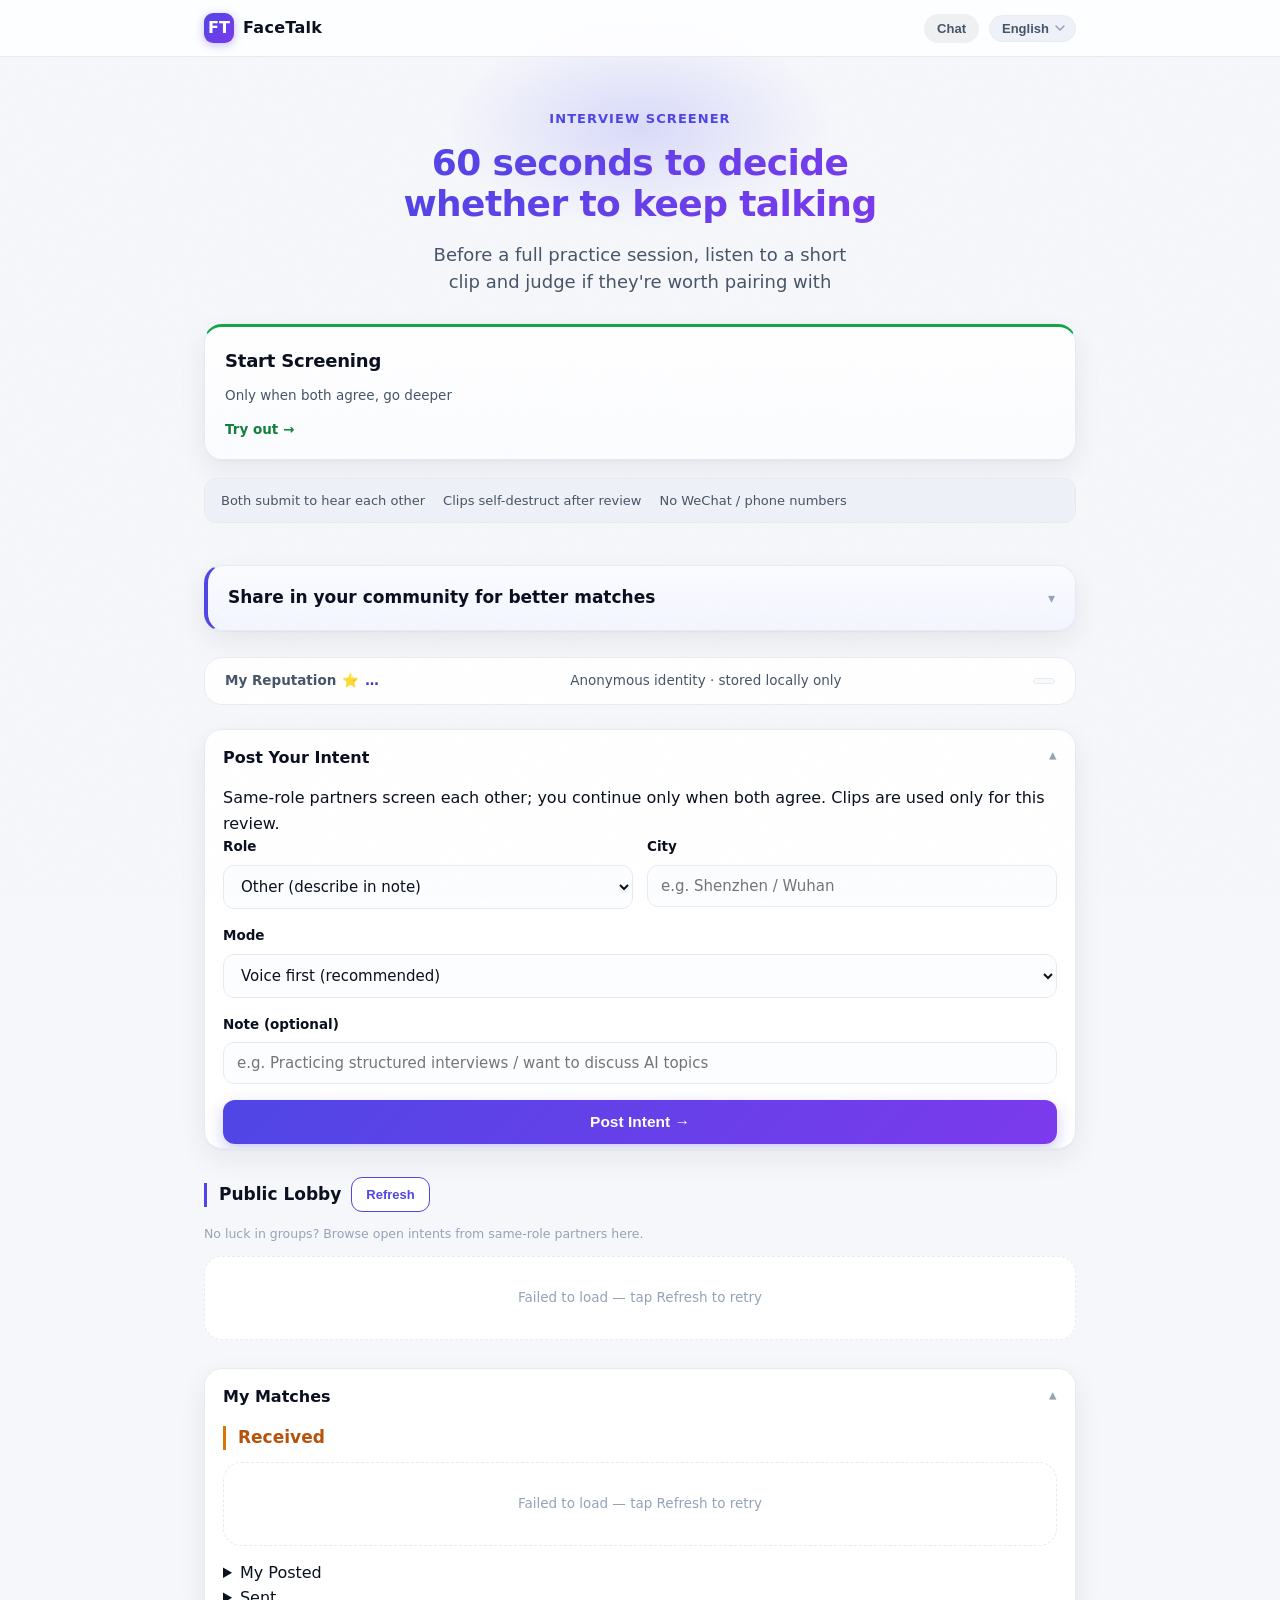
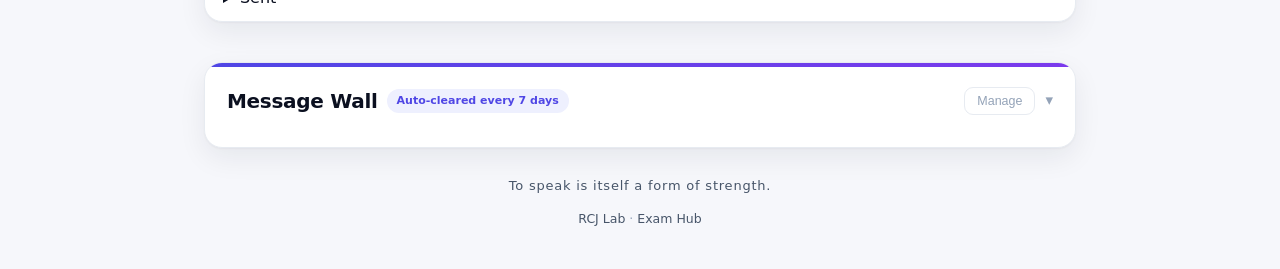
==== index.html @ 43a7dc90 "style: mood design upgrade - ambient gradient bg, breathing drum card, slot machine roll animation" ====
﻿<!DOCTYPE html>
<html lang="zh-CN">
<head>
  <meta charset="UTF-8" />
  <meta name="viewport" content="width=device-width, initial-scale=1.0" />
  <title data-i18n="metaTitle">Facetalk | 60秒免社交面试口语练习工具 - 陌生人协同评测</title>
  <link rel="canonical" href="https://facetalk.955827.xyz/" />
  <meta name="description" data-i18n-content="metaDesc" content="Facetalk 是一款主打零社交压力的陌生人面试与口语协作工具。无需加好友，通过60秒短语音互听互评，快速筛选合拍队友，专注纯粹的组队练习。" />
  <meta name="keywords" content="面试口语对练,60秒试音,AI面试筛选,陌生人协作练习,免社交口语练习,雅思模拟面试,无压力模拟面试,免社交口语对练" />
  <script src="/assets/i18n.js?v=20261010a"></script>
  <script type="application/ld+json">
  {
    "@context": "https://schema.org",
    "@type": "WebSite",
    "name": "FaceTalk",
    "url": "https://facetalk.955827.xyz/",
    "description": "Facetalk 是一款主打零社交压力的陌生人面试与口语协作工具：60秒试音互听互评，无需加好友，快速筛选合拍队友。",
    "author": {
      "@type": "Person",
      "name": "RCJ9527"
    }
  }
  </script>
  <meta name="theme-color" content="#4f46e5" />
  <meta property="og:type" content="website" />
  <meta property="og:site_name" content="FaceTalk" />
  <meta property="og:title" content="Facetalk | 60秒免社交面试口语练习工具" />
  <meta property="og:description" content="零社交压力的面试口语对练：60秒短音互听互评，无需加好友，匿名免费免登录。" />
  <meta property="og:url" content="https://facetalk.955827.xyz/" />
  <meta property="og:image" content="https://facetalk.955827.xyz/assets/og-cover.png" />
  <meta name="twitter:card" content="summary_large_image" />
  <meta name="twitter:title" content="Facetalk | 60秒免社交面试口语练习工具" />
  <meta name="twitter:description" content="零社交压力的面试口语对练：60秒短音互听互评，匿名免费免登录。" />
  <meta name="twitter:image" content="https://facetalk.955827.xyz/assets/og-cover.png" />
  <link rel="manifest" href="/manifest.webmanifest" />
  <link rel="icon" href="data:image/svg+xml,%3Csvg xmlns='http://www.w3.org/2000/svg' viewBox='0 0 64 64'%3E%3Crect width='64' height='64' rx='14' fill='%234f46e5'/%3E%3Ctext x='32' y='44' text-anchor='middle' font-family='system-ui' font-size='30' font-weight='800' fill='white'%3E%46%54%3C/text%3E%3C/svg%3E" />
  <link rel="apple-touch-icon" href="/assets/icon-192.png" />
  <link rel="stylesheet" href="/assets/style.css?v=20260901d" />
  <style>
    /* 顶栏三条横杠菜单（仅首页） */
    .bar-right { position: relative; }
    .bar-hamburger {
      width: 40px; height: 40px;
      display: flex; flex-direction: column; justify-content: center; align-items: center; gap: 5px;
      background: transparent; border: 1px solid var(--line); border-radius: 10px;
      cursor: pointer; transition: background .18s, border-color .18s;
      -webkit-tap-highlight-color: transparent;
    }
    .bar-hamburger span { display: block; width: 18px; height: 2px; background: var(--ink); border-radius: 2px; transition: transform .2s ease, opacity .2s ease; }
    .bar-hamburger:hover { background: var(--accent-soft); border-color: var(--accent); }
    .bar-hamburger[aria-expanded="true"] span:nth-child(1) { transform: translateY(7px) rotate(45deg); }
    .bar-hamburger[aria-expanded="true"] span:nth-child(2) { opacity: 0; }
    .bar-hamburger[aria-expanded="true"] span:nth-child(3) { transform: translateY(-7px) rotate(-45deg); }

    .bar-menu {
      position: absolute; top: 50px; right: 0;
      min-width: 170px; background: rgba(255,255,255,.98); backdrop-filter: blur(12px);
      border: 1px solid var(--line); border-radius: 14px; box-shadow: 0 18px 40px rgba(15,23,42,.12);
      padding: 8px; z-index: 30; opacity: 0; transform: translateY(-8px); pointer-events: none;
      transition: opacity .2s ease, transform .2s ease;
    }
    .bar-menu.open { opacity: 1; transform: translateY(0); pointer-events: auto; }
    .bar-menu a, .bar-menu button {
      display: flex; align-items: center; gap: 8px;
      padding: 10px 12px; border-radius: 10px; font-size: 14px; font-weight: 600;
      color: var(--ink); text-decoration: none; background: transparent; border: none; width: 100%; text-align: left; cursor: pointer;
      transition: background .15s, color .15s;
    }
    .bar-menu a:hover, .bar-menu button:hover { background: var(--accent-soft); color: var(--accent); }

    /* ── Bombon 设计语言试点（2026-08-19 · 一区一色 + 完成章） ── */
    /* 一区一色：三大状态区各一识别色，一眼可辨（借鉴 Bombon 每王国一主题色） */
    .board[data-zone="mine"] .sec-title { border-left-color: var(--accent, #4f46e5); }
    .board[data-zone="inbox"] .sec-title { border-left-color: #d97706; color: #b45309; }
    .board[data-zone="out"] .sec-title { border-left-color: #94a3b8; color: #64748b; }
    /* 筛选完成：标题盖章式落定（一次性，真实事件才触发；reduced-motion 关闭） */
    #room-card .sec-title { animation: ftStampIn .55s cubic-bezier(.22,.61,.36,1) both; transform-origin: left center; }
    @keyframes ftStampIn {
      0%   { opacity: 0; transform: scale(.82) rotate(-2deg); }
      60%  { opacity: 1; transform: scale(1.06) rotate(.6deg); }
      100% { opacity: 1; transform: scale(1) rotate(0deg); }
    }
    @media (prefers-reduced-motion: reduce) {
      #room-card .sec-title { animation: none; }
    }
    /* .pitch 文案墙已移除（2026-09-08）：首页以 hero + meta 承载，工具化优先 */

    /* ── 模式切换（Trae 式右上角小按钮） ── */
    .mode-switch {
      display: inline-flex; align-items: center; gap: 6px;
      padding: 6px 12px; border-radius: 999px;
      background: rgba(15,23,42,.06); border: 1px solid transparent;
      font-size: 13px; font-weight: 600; color: var(--ink-2);
      cursor: pointer; transition: all .18s ease;
      -webkit-tap-highlight-color: transparent;
    }
    .mode-switch:hover { background: var(--accent-soft, #eef2ff); border-color: var(--accent, #4f46e5); color: var(--accent, #4f46e5); }
    .mode-switch .ms-emoji { font-size: 15px; }
    .mode-switch.talk { background: linear-gradient(135deg, #1e1b4b, #312e81); color: #c7d2fe; border-color: #4f46e5; }
    .mode-switch.talk:hover { background: linear-gradient(135deg, #312e81, #4338ca); color: #fff; }

    /* 两个模式视图 */
    .mode-view { animation: ftViewIn .28s cubic-bezier(.22,.61,.36,1); }
    .mode-view[hidden] { display: none; }
    @keyframes ftViewIn { from { opacity: 0; transform: translateY(8px); } to { opacity: 1; transform: translateY(0); } }

    /* ── Chat 情绪氛围视图 ── */
    #talk-view {
      position: relative;
      padding-bottom: 60px;
    }
    #talk-view::before {
      content: ""; position: fixed; inset: 0; z-index: -1;
      background:
        radial-gradient(ellipse 80% 50% at 50% -10%, rgba(129,140,248,.15), transparent),
        radial-gradient(ellipse 60% 40% at 80% 80%, rgba(192,132,252,.08), transparent),
        linear-gradient(180deg, #fafaff 0%, #f5f3ff 100%);
    }

    .lt-hero { text-align: center; padding: 48px 0 20px; }
    .lt-eyebrow { font-size: 12px; font-weight: 600; letter-spacing: .2em; color: #a78bfa; text-transform: uppercase; }
    .lt-title { font-size: 26px; font-weight: 700; color: #1e1b4b; margin: 10px 0 8px; letter-spacing: -0.02em; }
    .lt-sub { font-size: 14px; color: #6b7280; max-width: 380px; margin: 0 auto; line-height: 1.7; }

    .lt-drum {
      max-width: 400px; margin: 32px auto; padding: 40px 28px;
      background: linear-gradient(165deg, #1e1b4b 0%, #312e81 50%, #4c1d95 100%);
      border-radius: 28px; color: #fff; text-align: center;
      position: relative; overflow: hidden;
      animation: ltBreathe 4s ease-in-out infinite;
    }
    @keyframes ltBreathe {
      0%, 100% { box-shadow: 0 20px 60px rgba(76,29,149,.3), 0 0 0 0 rgba(167,139,250,.2); }
      50% { box-shadow: 0 24px 70px rgba(76,29,149,.4), 0 0 0 12px rgba(167,139,250,.05); }
    }
    .lt-drum::before {
      content: ""; position: absolute; inset: 0;
      background:
        radial-gradient(circle at 25% 15%, rgba(196,181,253,.3), transparent 50%),
        radial-gradient(circle at 75% 85%, rgba(167,139,250,.15), transparent 50%);
      pointer-events: none;
    }
    .lt-topic-label { font-size: 11px; letter-spacing: .2em; color: #a5b4fc; text-transform: uppercase; font-weight: 500; }
    .lt-topic {
      font-size: 20px; font-weight: 600; line-height: 1.6;
      margin: 18px 0 28px; min-height: 64px;
      display: flex; align-items: center; justify-content: center;
      text-shadow: 0 2px 12px rgba(167,139,250,.3);
      transition: opacity .15s, transform .15s;
    }
    .lt-topic.rolling { opacity: .5; transform: scale(.98); }
    .lt-spin {
      display: inline-flex; align-items: center; gap: 8px;
      padding: 12px 28px; border-radius: 999px;
      background: #fff; color: #312e81;
      font-size: 15px; font-weight: 700; border: none; cursor: pointer;
      transition: transform .15s, box-shadow .15s;
    }
    .lt-spin:hover { transform: translateY(-2px); box-shadow: 0 8px 20px rgba(0,0,0,.2); }
    .lt-spin:disabled { opacity: .6; cursor: wait; transform: none; }
    .lt-go[hidden] { display: none; }
    .lt-go {
      display: block; margin: 16px auto 0;
      padding: 12px 32px; border-radius: 999px;
      background: linear-gradient(135deg, #818cf8, #c084fc);
      color: #fff; font-size: 15px; font-weight: 700;
      border: none; cursor: pointer;
      transition: transform .15s, box-shadow .15s;
    }
    .lt-go:hover { transform: translateY(-2px); box-shadow: 0 8px 24px rgba(129,140,248,.4); }

    .lt-trending { max-width: 420px; margin: 0 auto 40px; }
    .lt-trending h3 { font-size: 13px; font-weight: 700; color: var(--ink-3); margin-bottom: 12px; letter-spacing: .05em; }
    .lt-chips { display: flex; flex-wrap: wrap; gap: 8px; justify-content: center; }
    .lt-chip {
      padding: 8px 14px; border-radius: 999px;
      background: var(--bg-soft, #f1f5f9); border: 1px solid var(--line, #e2e8f0);
      font-size: 13px; color: var(--ink-2); cursor: pointer;
      transition: all .15s;
    }
    .lt-chip:hover { background: #eef2ff; border-color: #4f46e5; color: #4f46e5; }

    /* ── Late Talk 移动端适配 ── */
    @media (max-width: 640px) {
      .mode-switch { padding: 5px 10px; font-size: 12px; gap: 4px; }
      .mode-switch .ms-emoji { font-size: 13px; }
      .bar-lang { display: none; }

      .lt-hero { padding: 24px 0 16px; }
      .lt-title { font-size: 22px; }
      .lt-sub { font-size: 13px; padding: 0 16px; }

      .lt-drum { margin: 20px 12px; padding: 24px 18px; border-radius: 18px; }
      .lt-topic { font-size: 17px; min-height: 50px; margin: 12px 0 18px; }
      .lt-spin { padding: 11px 24px; font-size: 14px; width: 100%; justify-content: center; }
      .lt-go { width: 100%; padding: 13px; font-size: 15px; }

      .lt-trending { margin: 0 12px 32px; }
      .lt-chips { gap: 6px; }
      .lt-chip { padding: 7px 12px; font-size: 12px; }
    }
  </style>
</head>
<body>
  <header class="topbar">
    <div class="container bar-inner">
      <a class="brand" href="/">
        <span class="brand-mark">FT</span>
        <span class="brand-text">FaceTalk</span>
        
      </a>
      <div class="bar-right">
        <button class="mode-switch" id="mode-switch" type="button" aria-label="切换模式">
          <span class="ms-label" id="ms-label">Chat</span>
        </button>
        <div class="bar-lang" data-lang-slot></div>

      </div>
    </div>
  </header>

  <div id="wx-tip" class="wx-tip" hidden data-i18n="wxTip">
    如按钮无法跳转到腾讯会议，请点右上角 ⋯ 选择「在浏览器打开」，或复制会议号手动入会。
  </div>

  <main class="container">
    <div id="interview-view" class="mode-view">
    <div class="group-banner" id="group-banner" hidden></div>
    <!-- Hero：品牌标题 + 一句话 + 入口卡 -->
    <section class="hero" id="ft-hero">
      <p class="hero-eyebrow" data-i18n="heroEyebrow">面试筛选器</p>
      <h1 class="hero-title" id="hero-title" data-i18n="heroTitle">60 秒，决定要不要聊下去</h1>
      <p class="hero-kicker" data-i18n="heroKicker">投正式对练前，先听一段短音，判断对方值不值得组队</p>

      <div class="entry-grid">
        <a class="entry-card pair" href="#pair-details">
          <span class="ec-title" data-i18n="entryStart">开始筛选</span>
          <span class="ec-desc" data-i18n="entryDesc">双向都愿意，再接着深入练</span>
          <span class="ec-go" data-i18n="entryGo">去试音 →</span>
        </a>
      </div>
      <div class="trust-strip">
        <span class="ts-item" data-i18n-html="trustBoth"><b>双方提交才能互听</b></span>
        <span class="ts-item" data-i18n-html="trustBurn"><b>录音阅后即焚</b></span>
        <span class="ts-item" data-i18n-html="trustNoContact"><b>严禁留微信 / 手机号</b></span>
      </div>
    </section>

    <!-- 发到社群里匹配：工具思维冷启动 —— 微信群无法直接点开外部链接，所以只提供「复制群发文案」。默认折叠，避免首页信息过载 -->
    <details class="share-card">
      <summary class="sc-sum">
        <h2 class="sc-title" data-i18n="shareTitle">发到社群，匹配更快</h2>
        <span class="sc-caret" aria-hidden="true">▾</span>
      </summary>
      <div class="sc-body">
        <p class="sc-sub" data-i18n="shareSub">把下面这段话发到你的面试练习 / 求职群里，同样目标的人看到就会来试音。</p>
        <div class="sc-text-preview" id="sc-preview" data-i18n="sharePreview">有人一起练面试吗？用 FaceTalk 60 秒试音，双方都愿意再组队 facetalk.955827.xyz</div>
        <button class="sc-copy-main" id="sc-copy-text" type="button" data-i18n="shareCopyBtn">复制这段话，去群里发</button>
      </div>
    </details>

    <!-- 我的信誉（桌面端按「信誉/匿名/在线」三栏横铺，避免左对齐单行空洞） -->
    <p class="me-bar">
      <span class="me-cell"><b data-i18n="myRep">我的信誉</b> <span class="rep-star">⭐</span> <strong id="my-rep">…</strong></span>
      <span class="me-cell me-cell-mid" data-i18n="anonLocal">匿名身份 · 仅本地保存</span>
      <span class="me-cell online-pill" id="online-count" hidden></span>
    </p>

    <!-- 发布意图（发布成功后自动折叠） -->
    <details class="form-collapse" id="pair-details" open>
      <summary class="form-sum">
        <span class="fs-ttl" data-i18n="pubTitle">Post Your Intent</span>
        <span class="fs-caret" aria-hidden="true">▾</span>
      </summary>
      <div class="fs-inner">
      <p class="muted" data-i18n="pubHint">双方都愿意再接着练；录音仅用于本次互评，结束后自动删除。</p>
      <form id="intent-form" autocomplete="off">
        <div class="field-row">
          <label class="field">
            <span class="field-label" data-i18n="pubRole">岗位</span>
            <select id="i-role">
              <option value="公务员 / 事业编" data-i18n="pubRoleGwy">公务员 / 事业编</option>
              <option value="企业 / 商务" data-i18n="pubRoleBiz">企业 / 商务</option>
              <option value="科技 / 互联网" data-i18n="pubRoleTech">科技 / 互联网</option>
              <option value="教师 / 教育" data-i18n="pubRoleEdu">教师 / 教育</option>
              <option value="医疗 / 医护" data-i18n="pubRoleMed">医疗 / 医护</option>
              <option value="其他" selected data-i18n="pubRoleOther">其他（备注里写具体方向）</option>
            </select>
          </label>
          <label class="field">
            <span class="field-label" data-i18n="pubCity">城市</span>
            <input id="i-city" type="text" placeholder="如：深圳 / 武汉" data-i18n-ph="pubCityPh" />
          </label>
        </div>
        <div class="field-row">
          <label class="field">
            <span class="field-label" data-i18n="pubMode">模式</span>
            <select id="i-mode">
              <option value="voice" data-i18n="pubModeVoice">语音优先（推荐）</option>
              <option value="video" data-i18n="pubModeVideo">视频</option>
            </select>
          </label>
        </div>
        <label class="field">
          <span class="field-label" data-i18n="pubNote">一句话（选填）</span>
          <input id="i-note" type="text" maxlength="140" placeholder="如：今晚想练结构化，互评互改" data-i18n-ph="pubNotePh" />
        </label>
        <button type="submit" class="btn-primary" data-i18n="pubSubmit">发布意图 →</button>
        <p class="form-msg" id="i-msg" hidden></p>
      </form>
      </div>
    </details>

    <!-- 浏览搭子（核心发现面，常驻可见） -->
    <section class="board">
      <div class="board-head">
        <h2 class="sec-title" data-i18n="browseTitle">公开大厅</h2>
        <button class="btn-mini" id="browse-refresh" data-i18n="browseRefresh">刷新</button>
      </div>
      <p class="board-note" data-i18n="browseNote">群里没找到合适的？也能在这里浏览同岗伙伴的开放意图。</p>
      <div id="browse-list" class="list"></div>
      <p class="list-empty" id="browse-empty" data-i18n="browseLoading">加载中…</p>
      <p class="list-empty" id="browse-empty-own" hidden style="margin-top:8px" data-i18n="browseOwnHint">你已发布意图，这里只看别人的。刷新可见新上线的搭子。</p>
    </section>

    <!-- 我的搭子：默认展开（用户要求不自动折叠）；有未处理申请时红点仍会亮起 -->
    <details class="b-collapse" id="my-status" open>
      <summary class="b-sum">
        <span class="b-ttl" data-i18n="myStatus">我的搭子</span>
        <span class="b-dot" id="statusDot" hidden></span>
        <span class="b-caret" aria-hidden="true">▾</span>
      </summary>
      <div class="b-inner">

      <!-- 收到的申请：双向匹配关键动作，常驻可见 -->
      <section class="board" data-zone="inbox">
        <div class="board-head">
          <h2 class="sec-title" data-i18n="inboxTitle">收到的申请</h2>
        </div>
        <div id="inbox-list" class="list"></div>
        <p class="list-empty" id="inbox-empty" data-i18n="browseLoading">加载中…</p>
      </section>

      <!-- 历史：默认收起，不追溯 -->
      <details class="sub-collapse" id="mine-board" data-zone="mine">
        <summary class="sub-sum" data-i18n="mineBoard">我发布的需求</summary>
        <div id="mine-list" class="list"></div>
        <p class="list-empty" id="mine-empty" hidden data-i18n="mineEmpty">还没有。发布意图后，这里会显示申请情况。</p>
      </details>

      <details class="sub-collapse" data-zone="out">
        <summary class="sub-sum" data-i18n="outTitle">我发出的申请</summary>
        <div id="out-list" class="list"></div>
        <p class="list-empty" id="out-empty" data-i18n="browseLoading">加载中…</p>
      </details>

      </div>
    </details>



  <!-- 全站公开留言墙（2026-08-08 改默认折叠，移动端友好）：首页可见，7 天自动清理 -->
  <details class="wall" id="wall">
    <summary class="wall-head">
      <div class="wall-ttl">
        <h2 data-i18n="wallTitle">留言墙</h2>
        <span class="wall-badge" data-i18n="wallAutoClean">7 天自动清理</span>
      </div>
      <div class="wall-head-right">
        <button class="wall-manage" id="wallManage" type="button" data-i18n="wallManage">管理</button>
        <span class="wall-caret" aria-hidden="true">▾</span>
      </div>
    </summary>
    <div class="wall-inner">
      <p class="wall-sub" data-i18n-html="wallSub">文明留言，禁止广告与不良信息。为彼此安全，<b>勿留手机号、微信等联系方式</b>，防骗；FaceTalk 仅用于面试筛选，录音阅后即焚。</p>
      <div class="wall-form">
        <div class="wall-form-row">
          <input type="text" class="wall-name" id="wallName" placeholder="昵称（留空为「匿名用户」）" maxlength="20" data-i18n-ph="wallNamePh">
          <button class="wall-post" id="wallPost" data-i18n="wallPostBtn">发布留言</button>
        </div>
        <textarea class="wall-text" id="wallText" placeholder="说点什么…（例如：今晚想练结构化，求个搭子互评）" maxlength="300" data-i18n-ph="wallTextPh"></textarea>
      </div>
      <div class="wall-list" id="wallList"><div class="wall-empty"><span data-i18n="wallLoading">正在加载留言…</span></div></div>
    </div>
  </details>

    </div><!-- /interview-view -->

    <!-- ── Late Talk 模式视图 ── -->
    <div id="talk-view" class="mode-view" hidden>
      <section class="lt-hero">
        <p class="lt-eyebrow">Chat Mode</p>
        <h1 class="lt-title">随机话题，语音匹配</h1>
        <p class="lt-sub">转盘抽一个话题，遇到同样在聊这个的人，60 秒语音聊透它。</p>
      </section>

      <div class="lt-drum">
        <p class="lt-topic-label">Your Topic</p>
        <p class="lt-topic" id="lt-topic">点下面按钮，抽一个深夜话题</p>
        <button class="lt-spin" id="lt-spin" type="button">🎲 抽个话题</button>
        <button class="lt-go" id="lt-go" type="button" hidden>开始匹配 →</button>
      </div>

      <div class="lt-trending">
        <h3>🔥 热门话题</h3>
        <div class="lt-chips" id="lt-chips">
          <span class="lt-chip">你最后一次哭是什么时候？</span>
          <span class="lt-chip">如果能重来，你会选另一条路吗？</span>
          <span class="lt-chip">你最怕别人发现你的什么？</span>
          <span class="lt-chip">今晚你最想吐槽谁？</span>
        </div>
      </div>
    </div><!-- /talk-view -->

    <!-- 互选成功时刻：全屏庆祝 -->
    <div class="match-overlay" id="match-overlay" aria-live="polite" role="dialog" aria-modal="true" hidden>
      <div class="mo-inner">
        <div class="mo-ring"></div>
        <div class="mo-ring r2"></div>
        <div class="mo-emblem">🤝</div>
        <h2 class="mo-title" data-i18n="matchOverlayTitle">你们互相选中了彼此</h2>
        <p class="mo-sub" data-i18n="matchOverlaySub">双向都愿意，才开始对练。60 秒试音走起。</p>
        <div class="mo-actions">
          <a class="mo-cta" id="mo-enter" href="#" data-i18n="matchOverlayCta">进入互练 →</a>
          <button class="mo-later" id="mo-later" type="button" data-i18n="matchOverlayLater">稍后再说</button>
        </div>
      </div>
    </div>

    <!-- 互练入口 -->
    <section class="card" id="room-card" hidden>
      <h2 class="sec-title" data-i18n="roomDoneTitle">FaceTalk 筛选完成</h2>
      <p class="muted" data-i18n="roomDoneSub">双方都想继续练，就接着对练。</p>
      <a class="btn-primary" id="room-enter" href="#" data-i18n="roomContinue">继续互练 →</a>
    </section>

    <!-- 互评 -->
    <section class="card form-card" id="rate-card" hidden>
      <h2 class="sec-title" data-i18n="rateTitle">⭐ 本次互练评价</h2>
      <p class="muted" data-i18n="rateSub">互评完成、双方都愿意，才能再约一次。</p>
      <form id="rate-form" autocomplete="off">
        <label class="field">
          <span class="field-label" data-i18n="rateScore">给对方打分 <em>*</em></span>
          <select id="r-score">
            <option value="5" data-i18n="score5">5 · 很赞，守时专业</option>
            <option value="4" data-i18n="score4">4 · 不错</option>
            <option value="3" data-i18n="score3">3 · 一般</option>
            <option value="2" data-i18n="score2">2 · 不太行</option>
            <option value="1" data-i18n="score1">1 · 割韭菜/瞎搞</option>
          </select>
        </label>
        <label class="field">
          <span class="field-label" data-i18n="rateTags">标签（选填，逗号分隔）</span>
          <input id="r-tags" type="text" placeholder="如：守时,点评到位,声音清晰" data-i18n-ph="rateTagsPh" />
        </label>
        <label class="field check">
          <input id="r-next" type="checkbox" /> <span data-i18n="rateNext">愿意再约一次</span>
        </label>
        <button type="submit" class="btn-primary" data-i18n="rateSubmit">提交评价 →</button>
        <p class="form-msg" id="r-msg" hidden></p>
      </form>
    </section>



  </main>

  <footer class="site-footer">
    <div class="container">
      <p class="mother-slogan" data-i18n="motherSlogan">开口，本身就是一种力量。</p>
      <p class="foot-mini">
        <a href="https://955827.xyz/" target="_blank" rel="noopener">RCJ Lab</a>
        <span class="dot">·</span>
        <a href="https://exam.955827.xyz/" target="_blank" rel="noopener">Exam Hub</a>
      </p>
    </div>
  </footer>

  <style>
    /* Hero 入场动画（原生实现，替代 GSAP） */
    @keyframes ft-hero-up { from { opacity:0; transform:translateY(36px); } to { opacity:1; transform:translateY(0); } }
    @keyframes ft-hero-down { from { opacity:0; transform:translateY(-12px); } to { opacity:1; transform:translateY(0); } }
    @keyframes ft-hero-up-sm { from { opacity:0; transform:translateY(16px); } to { opacity:1; transform:translateY(0); } }
    #hero-title { animation: ft-hero-up .9s cubic-bezier(.22,.61,.36,1) .1s both; }
    .hero-eyebrow { animation: ft-hero-down .6s cubic-bezier(.22,.61,.36,1) .05s both; }
    .hero-kicker { animation: ft-hero-up-sm .7s cubic-bezier(.22,.61,.36,1) .35s both; }
    .entry-card.pair { transition: transform .35s cubic-bezier(.22,.61,.36,1); }
    @media (prefers-reduced-motion: reduce) {
      #hero-title, .hero-eyebrow, .hero-kicker { animation: none; }
      .entry-card.pair { transition: none; }
    }

    /* ── 互选成功时刻：全屏庆祝（A 方案） ── */
    .match-overlay {
      position: fixed; inset: 0; z-index: 90;
      display: flex; align-items: center; justify-content: center;
      background:
        radial-gradient(closest-side, rgba(255,255,255,.16), rgba(255,255,255,0) 72%),
        linear-gradient(135deg, #4f46e5 0%, #7c3aed 100%);
      text-align: center; color: #fff;
      opacity: 0; visibility: hidden;
      transition: opacity .35s ease, visibility .35s;
    }
    .match-overlay.open { opacity: 1; visibility: visible; }
    .match-overlay .mo-inner { position: relative; padding: 24px; max-width: 420px; width: 100%; }
    .mo-ring {
      position: absolute; left: 50%; top: 86px; width: 120px; height: 120px;
      border-radius: 50%; border: 2px solid rgba(255,255,255,.65);
      transform: translate(-50%, -50%) scale(.4); opacity: 0; pointer-events: none;
    }
    .mo-ring.r2 { border-color: rgba(255,255,255,.35); }
    .mo-emblem {
      position: relative; z-index: 2;
      width: 120px; height: 120px; margin: 0 auto 22px;
      border-radius: 50%;
      background: rgba(255,255,255,.14); border: 1px solid rgba(255,255,255,.35);
      backdrop-filter: blur(4px); -webkit-backdrop-filter: blur(4px);
      display: flex; align-items: center; justify-content: center;
      font-size: 52px;
      animation: moPop .55s cubic-bezier(.22,.61,.36,1) both;
      box-shadow: 0 18px 44px rgba(15,23,42,.28);
    }
    .match-overlay.open .mo-ring { animation: moRing 1.5s cubic-bezier(.22,.61,.36,1) .25s both; }
    .match-overlay.open .mo-ring.r2 { animation-delay: .65s; }
    .mo-title {
      font-size: clamp(1.35rem, 4.6vw, 1.7rem); font-weight: 800; letter-spacing: -0.4px; margin: 0 0 10px;
      animation: moUp .6s cubic-bezier(.22,.61,.36,1) .3s both;
    }
    .mo-sub {
      font-size: .94rem; opacity: .82; line-height: 1.7; margin: 0 auto 26px; max-width: 300px;
      animation: moUp .6s cubic-bezier(.22,.61,.36,1) .45s both;
    }
    .mo-actions { animation: moUp .6s cubic-bezier(.22,.61,.36,1) .6s both; display: flex; flex-direction: column; align-items: center; gap: 12px; }
    .mo-cta {
      display: inline-flex; align-items: center; gap: 8px;
      background: #fff; color: #4338ca;
      padding: 14px 34px; border-radius: 999px; font-weight: 800; font-size: 1.02rem;
      box-shadow: 0 10px 30px rgba(15,23,42,.28);
      transition: transform .15s ease, box-shadow .15s ease;
      text-decoration: none;
    }
    .mo-cta:hover { transform: translateY(-2px); box-shadow: 0 14px 40px rgba(15,23,42,.34); }
    .mo-later {
      background: none; border: none; color: rgba(255,255,255,.7);
      font-size: .84rem; cursor: pointer; padding: 6px 12px; text-decoration: none;
      transition: color .15s;
    }
    .mo-later:hover { color: #fff; }
    @keyframes moRing {
      0% { transform: translate(-50%, -50%) scale(.4); opacity: 0; }
      30% { opacity: .9; }
      100% { transform: translate(-50%, -50%) scale(2.6); opacity: 0; }
    }
    @keyframes moPop {
      0% { transform: scale(.55); opacity: 0; }
      60% { transform: scale(1.08); opacity: 1; }
      100% { transform: scale(1); opacity: 1; }
    }
    @keyframes moUp { from { opacity: 0; transform: translateY(16px); } to { opacity: 1; transform: translateY(0); } }
    @media (prefers-reduced-motion: reduce) {
      .mo-ring, .mo-emblem, .mo-title, .mo-sub, .mo-actions { animation: none !important; }
    }
  </style>
  <script>
    // FaceTalk Hero — 入口卡磁吸 + 滚动淡化（原生实现，替代 GSAP）
    (function(){
      var card = document.querySelector('.entry-card.pair');
      if (card) {
        card.addEventListener('pointermove', function(e){
          var r = card.getBoundingClientRect();
          card.style.transform = 'translateX(' + ((e.clientX - r.left - r.width/2) * 0.12).toFixed(1) + 'px)';
        });
        card.addEventListener('pointerleave', function(){ card.style.transform = ''; });
      }
      var hero = document.getElementById('ft-hero');
      if (hero) {
        var ticking = false;
        function update(){
          var rect = hero.getBoundingClientRect();
          var p = Math.min(1, Math.max(0, -rect.top / rect.height));
          hero.style.opacity = 1 - p * 0.5;
          ticking = false;
        }
        window.addEventListener('scroll', function(){
          if (!ticking) { requestAnimationFrame(update); ticking = true; }
        }, { passive: true });
      }
    })();
  </script>

  <script src="/assets/ft-util.js?v=20260901d"></script>
  <script src="/assets/wall.js?v=20260901d"></script>
  <script src="/assets/settings.js?v=20260901d"></script>
  <script src="/assets/app.js?v=20261010a"></script>
  <script>
    // 从 RCJ 任一站点（955827.xyz 任意子域）进来时，显示「← 返回」并跳回来源页，形成产品矩阵闭环
    (function () {
      try {
        var r = document.referrer || '';
        if (r.indexOf('955827.xyz') !== -1) {
          var back = document.getElementById('ctx-back');
          if (back) { back.href = r; back.hidden = false; }
        }
      } catch (e) {}
    })();
    if ('serviceWorker' in navigator) {
      window.addEventListener('load', function () {
        navigator.serviceWorker.register('/sw.js').catch(function () {});
      });
    }
  </script>
  <script>
    // v2.6：从考试群分享链接（?group=群名）进入时，显示群上下文横幅，强化「面试群里的连接工具」定位
    (function () {
      try {
        var g = new URLSearchParams(location.search).get('group');
        if (g) {
          var el = document.getElementById('group-banner');
          if (el) {
            var dec = (window.decodeURIComponent ? decodeURIComponent(g) : g);
            var pre = window.FTI18N ? FTI18N.t('groupBannerPre') : '你正在为 ';
            var post = window.FTI18N ? FTI18N.t('groupBannerPost') : ' FaceTalk 面试筛选 · 60 秒试音，找到合适的人';
            el.appendChild(document.createTextNode(pre));
            var b = document.createElement('b');
            b.textContent = dec;
            el.appendChild(b);
            el.appendChild(document.createTextNode(post));
            el.hidden = false;
          }
        }
      } catch (e) {}
    })();
  </script>
  <script>
    // 顶栏三条横杠菜单：关于
    (function () {
      try {
        var ham = document.getElementById('bar-hamburger');
        var menu = document.getElementById('bar-menu');
        if (!ham || !menu) return;
        function closeMenu() { menu.classList.remove('open'); ham.setAttribute('aria-expanded', 'false'); }
        ham.addEventListener('click', function (e) {
          e.stopPropagation();
          var open = menu.classList.toggle('open');
          ham.setAttribute('aria-expanded', open ? 'true' : 'false');
        });
        document.addEventListener('click', function (e) {
          if (!menu.contains(e.target) && !ham.contains(e.target)) closeMenu();
        });
        document.addEventListener('keydown', function (e) { if (e.key === 'Escape') closeMenu(); });

        var setBtn = document.getElementById('menu-settings');
        if (setBtn) setBtn.addEventListener('click', function () { closeMenu(); if (window.FTSettings) window.FTSettings.open(); });
      } catch (e) {}
    })();

    // 发到社群里匹配：一键复制群发文案（微信群无法直接点开外部链接，所以只提供文案复制）
    (function () {
      try {
        var btn = document.getElementById('sc-copy-text');
        if (!btn) return;
        var TEXT = window.FTI18N ? FTI18N.t('sharePreview') : '有人一起练面试吗？用 FaceTalk 60 秒试音，双方都愿意再组队 facetalk.955827.xyz';

        // 自带 toast（不依赖任何外部全局，确保「已复制」反馈一定出现）
        var toastTimer = null;
        function showToast(msg) {
          var t = document.getElementById('ft-copy-toast');
          if (!t) { t = document.createElement('div'); t.id = 'ft-copy-toast'; t.className = 'ft-copy-toast'; document.body.appendChild(t); }
          t.textContent = msg;
          t.classList.add('show');
          if (toastTimer) clearTimeout(toastTimer);
          toastTimer = setTimeout(function () { t.classList.remove('show'); }, 1800);
        }

        function copy(text) {
          function done() {
            showToast(window.FTI18N ? FTI18N.t('shareCopied') : '已复制，去群里粘贴吧');
            var old = btn.textContent;
            btn.textContent = window.FTI18N ? FTI18N.t('shareCopiedShort') : '已复制';
            setTimeout(function () { btn.textContent = old; }, 1800);
          }
          function fallback() {
            try { var ta = document.createElement('textarea'); ta.value = text; ta.style.position = 'fixed'; ta.style.opacity = '0';
              document.body.appendChild(ta); ta.select(); document.execCommand('copy'); document.body.removeChild(ta);
              done();
            } catch (e2) { showToast(window.FTI18N ? FTI18N.t('copyFailed') : '复制失败，请长按手动复制'); }
          }
          if (navigator.clipboard && navigator.clipboard.writeText) {
            navigator.clipboard.writeText(text).then(done).catch(fallback);
          } else { fallback(); }
        }
        btn.addEventListener('click', function () { copy(TEXT); });
      } catch (e) {}
    })();
  </script>

<script>
/* ── 模式切换（Trae 式：右上角小按钮，hash 路由，视图淡入） ── */
(function(){
  var btn = document.getElementById('mode-switch');
  var label = document.getElementById('ms-label');
  var iv = document.getElementById('interview-view');
  var tv = document.getElementById('talk-view');
  if (!btn || !iv || !tv) return;

  function applyMode(mode){
    if (mode === 'talk') {
      iv.hidden = true; tv.hidden = false;
      btn.classList.add('talk');
      label.textContent = 'Interview';
    } else {
      iv.hidden = false; tv.hidden = true;
      btn.classList.remove('talk');
      label.textContent = 'Chat';
    }
    // Chat 模式隐藏面试相关的 foot-note
    var fn = document.querySelector('.foot-note');
    if (fn) fn.hidden = (mode === 'talk');
  }
  function fromHash(){
    var h = location.hash || '';
    if (h.indexOf('talk') >= 0) return 'talk';
    return 'interview';
  }
  btn.addEventListener('click', function(){
    var next = fromHash() === 'talk' ? 'interview' : 'talk';
    location.hash = next === 'talk' ? '/talk' : '/interview';
    applyMode(next);
  });
  window.addEventListener('hashchange', function(){ applyMode(fromHash()); });
  applyMode(fromHash());

  var TOPICS = [
    '你最后一次哭是什么时候？',
    '如果能重来，你会选另一条路吗？',
    '你最怕别人发现你的什么？',
    '今晚你最想吐槽谁？',
    '你最近一次心软是因为什么？',
    '如果明天世界末日，你今晚想做什么？',
    '你有没有一个从没告诉过别人的秘密？',
    '你最想回到人生的哪个瞬间？'
  ];
  var spin = document.getElementById('lt-spin');
  var topic = document.getElementById('lt-topic');
  var goBtn = document.getElementById('lt-go');
  function setTopic(t) {
    topic.textContent = t;
    topic.classList.remove('rolling');
    if (goBtn) goBtn.hidden = false;
  }
  if (spin && topic) {
    spin.addEventListener('click', function(){
      spin.disabled = true;
      spin.textContent = '🎲 转动中…';
      topic.classList.add('rolling');

      // 老虎机滚动效果：快速切换话题，逐渐减速
      var rollInterval = 60;
      var rollTimes = 0;
      var maxRolls = 20;
      function roll() {
        topic.textContent = TOPICS[Math.floor(Math.random()*TOPICS.length)];
        rollTimes++;
        if (rollTimes < maxRolls) {
          // 逐渐减速
          rollInterval = rollTimes < 10 ? 60 : rollTimes < 15 ? 100 : 160;
          setTimeout(roll, rollInterval);
        } else {
          // 滚动结束，请求 AI 话题（失败则保持随机）
          fetch('/api/topic', {method:'POST'}).then(function(r){ return r.json(); }).then(function(d){
            if (d && d.topic) setTopic(d.topic);
          }).catch(function(){})
          .finally(function(){
            topic.classList.remove('rolling');
            spin.disabled = false;
            spin.textContent = '🎲 再转一次';
            if (goBtn) goBtn.hidden = false;
          });
        }
      }
      roll();
    });
  }
  // 热门话题 chips 点击直接选
  var chips = document.querySelectorAll('.lt-chip');
  chips.forEach(function(ch){
    ch.addEventListener('click', function(){ setTopic(ch.textContent.trim()); });
  });

  // 开始匹配：发 mode=talk 的 intent
  if (goBtn) {
    goBtn.addEventListener('click', async function(){
      var t = topic.textContent.trim();
      if (!t || t.indexOf('点下面') >= 0) return;
      goBtn.disabled = true; goBtn.textContent = '发布中…';
      var me = (new URLSearchParams(location.search).get('me')) || (window.FTMe ? window.FTMe.get() : null) || localStorage.getItem('ft_me') || '';
      try {
        var r = await fetch('/api/intents', {
          method: 'POST',
          headers: {'content-type': 'application/json'},
          body: JSON.stringify({ me: me, role: t, city: '', mode: 'talk', note: '' })
        });
        var d = await r.json();
        if (d.ok) {
          goBtn.textContent = '已发布，等待匹配 ✓';
          setTimeout(function(){ location.hash = '/interview'; }, 800);
        } else {
          goBtn.textContent = '发布失败，重试';
          goBtn.disabled = false;
        }
      } catch(e) {
        goBtn.textContent = '网络错误，重试';
        goBtn.disabled = false;
      }
    });
  }
})();
</script>
<script>fetch("https://955827.xyz/api/track?site=facetalk",{method:"POST",mode:"no-cors"}).catch(function(){});</script>
</body>
</html>
---- assets/style.css ----
:root {
  /* 灰阶文字 */
  --ink: #0b1020;
  --ink-2: #475569;
  --ink-3: #94a3b8;
  --line: #e7ebf1;
  --bg: #f6f7fb;
  --bg-soft: #eef1f7;
  --card: #ffffff;

  /* 品牌色：靛蓝 → 紫罗兰 */
  --accent: #4f46e5;          /* 主行动 / 文字（白底 6.27:1，AA 通过） */
  --accent-2: #7c3aed;        /* 紫罗兰（渐变端 / 次级强调） */
  --accent-d: #4338ca;        /* 深色 hover / 强调文字 */
  --accent-soft: #eef0fe;     /* 浅底 / 聚焦环 */
  --accent-grad: linear-gradient(135deg, #4f46e5 0%, #7c3aed 100%);
  --accent-glow: radial-gradient(closest-side, rgba(99,102,241,.20), rgba(99,102,241,0) 72%);

  /* 能量色：琥珀（声音 / 录音语境） */
  --energy: #f59e0b;
  --energy-d: #d97706;
  --energy-soft: #fef3c7;

  /* 语义色：翠绿 = 通过 / 同意；红 = 危险 */
  --ok: #16a34a;
  --ok-soft: #dcfce7;
  --danger: #ef4444;
  --warn: #f59e0b;

  /* 圆角（4 级） */
  --r-xs: 8px;
  --r-sm: 11px;
  --r-md: 14px;
  --r-lg: 18px;
  --radius: 18px;

  /* 阴影（3 级） */
  --shadow-sm: 0 1px 2px rgba(15,23,42,.05), 0 2px 8px rgba(15,23,42,.04);
  --shadow: 0 1px 2px rgba(15,23,42,.04), 0 10px 28px rgba(15,23,42,.07);
  --shadow-lg: 0 8px 30px rgba(79,70,229,.16), 0 2px 8px rgba(15,23,42,.06);

  /* 字体 */
  --font: -apple-system, BlinkMacSystemFont, "Segoe UI", "PingFang SC", "Microsoft YaHei", system-ui, sans-serif;
}

* { box-sizing: border-box; margin: 0; padding: 0; }
html { -webkit-text-size-adjust: 100%; }
body {
  font-family: -apple-system, BlinkMacSystemFont, "Segoe UI", "PingFang SC", "Microsoft YaHei", system-ui, sans-serif;
  color: var(--ink);
  background: var(--bg);
  line-height: 1.6;
  -webkit-font-smoothing: antialiased;
}
a { color: inherit; text-decoration: none; }
:focus-visible { outline: 2px solid var(--accent); outline-offset: 2px; border-radius: 4px; }
.container { width: 100%; max-width: 680px; margin: 0 auto; padding: 0 20px; }

/* topbar */
.topbar {
  position: sticky; top: 0; z-index: 10;
  background: rgba(255, 255, 255, .82);
  backdrop-filter: saturate(180%) blur(12px);
  -webkit-backdrop-filter: saturate(180%) blur(12px);
  border-bottom: 1px solid var(--line);
}
.bar-inner { display: flex; align-items: center; justify-content: space-between; min-height: 56px; padding: 8px 0; }
.bar-right { display: flex; align-items: center; gap: 10px; }
.brand-back { font-size: 13px; font-weight: 600; color: var(--ink-2); padding: 5px 12px; border-radius: 999px; border: 1px solid var(--line); transition: background .15s, color .15s; }
.brand-back:hover { background: var(--accent-soft); color: var(--accent); }
.nav-link { font-size: 13px; font-weight: 600; color: var(--accent); background: var(--accent-soft); padding: 5px 12px; border-radius: 999px; transition: background .15s, color .15s; }
.nav-link:hover { background: var(--accent); color: #fff; }
.brand { display: flex; align-items: center; gap: 9px; font-weight: 700; }
.brand-mark {
  width: 30px; height: 30px; border-radius: 9px;
  background: var(--accent-grad);
  color: #fff; font-size: 16px; font-weight: 800;
  display: grid; place-items: center;
}
.brand-text { font-size: 16px; letter-spacing: .3px; }
/* 搭子房间顶部 brand-tag（pair.html 用，index.html 已不用） */
.brand-tag { font-size: 12px; color: var(--accent); background: var(--accent-soft); padding: 4px 10px; border-radius: 999px; font-weight: 600; }
@media (max-width: 560px) { .brand-tag { display: none; } }

/* hero */
.hero { position: relative; padding: 40px 0 24px; }
.hero::before {
  content: ""; position: absolute; top: -70px; left: 50%; transform: translateX(-50%);
  width: 540px; height: 280px; max-width: 110%;
  background: var(--accent-glow); pointer-events: none; z-index: 0;
}
.hero > * { position: relative; z-index: 1; }

/* ═══ 稳定 Hero：标题 + kicker + 四步流程卡（文档流，不塌） ═══ */
.hero-eyebrow {
  text-align: center; font-size: 13px; font-weight: 600;
  color: var(--accent); letter-spacing: .08em; text-transform: uppercase;
  margin: 0 0 12px;
}
.hero-title {
  text-align: center;
  font-size: clamp(28px, 6vw, 46px);
  font-weight: 900; line-height: 1.15;
  color: var(--ink); letter-spacing: -0.02em;
  margin: 0 auto 16px; max-width: 520px;
}
.hero-kicker {
  text-align: center; font-size: clamp(14px, 2.4vw, 18px);
  color: var(--ink-2); line-height: 1.55;
  margin: 0 auto 28px; max-width: 480px;
  padding: 0 16px;
}

@media (max-width: 480px) {
  .hero-title { font-size: clamp(24px, 7vw, 36px); }
}
.hero-sub { font-size: 15px; color: var(--ink-2); margin: 12px 0 4px; line-height: 1.65; }
/* 首页英文 slogan（Hear Before You Pair）—— 弱化处理，做品牌副标，不抢中文主文案 */
.hero-en { font-size: 13px; color: var(--ink-2); margin: 8px 0 0; letter-spacing: .2px; }
.hero-en .en { font-weight: 700; color: var(--accent-d); }

/* 首页入口：真人对练主卡 + 单人模拟小入口 */
.entry-grid { display: grid; grid-template-columns: 1fr; gap: 14px; margin: 22px 0 0; }
.solo-mini { font-size: 13.5px; color: var(--ink-3); margin: 12px 2px 0; text-align: center; }
.solo-mini a { color: var(--accent); font-weight: 600; text-decoration: none; }
.solo-mini a:hover { text-decoration: underline; }
.train-cta {
  display: flex; align-items: center; gap: 12px;
  margin: 16px 0 0; padding: 14px 16px;
  background: var(--bg-soft); border: 1px solid var(--line);
  border-left: 3px solid var(--accent); border-radius: 12px;
}
.tc-emoji { font-size: 22px; flex-shrink: 0; }
.tc-body { flex: 1; min-width: 0; font-size: 13px; color: var(--ink-2); line-height: 1.6; }
.tc-body b { color: var(--ink); }
.tc-link {
  flex-shrink: 0; font-size: 13px; font-weight: 700; color: var(--accent);
  text-decoration: none; white-space: nowrap;
}
.tc-link:hover { text-decoration: underline; }
@media (max-width: 480px) {
  .train-cta { flex-wrap: wrap; }
  .tc-link { margin-left: auto; }
}
.entry-card {
  display: flex; flex-direction: column; gap: 8px;
  background: var(--card); border: 1px solid var(--line); border-radius: var(--radius);
  padding: 20px 20px 18px; text-decoration: none; color: inherit;
  box-shadow: var(--shadow); transition: transform .12s, box-shadow .18s, border-color .18s;
}
.entry-card:hover { transform: translateY(-2px); box-shadow: var(--shadow-lg); border-color: #dbe4ef; }
.ec-emoji { font-size: 32px; line-height: 1; }
.ec-title { font-size: 18px; font-weight: 800; color: var(--ink); letter-spacing: -.2px; }
.ec-desc { font-size: 13.5px; color: var(--ink-2); line-height: 1.7; flex: 1; }
.ec-desc b { color: var(--ink); font-weight: 700; }
.ec-go { font-size: 13.5px; font-weight: 700; color: var(--accent); margin-top: 4px; }
.entry-card.solo { border-top: 3px solid var(--accent); }
.entry-card.pair { border-top: 3px solid #16a34a; }
.entry-card.pair .ec-go { color: #15803d; }

/* 手机端入口卡片适配：紧凑字号+间距，避免文字堆叠乱码 */
@media (max-width: 520px) {
  .entry-card { padding: 16px 14px 14px; gap: 6px; border-radius: 14px; }
  .ec-emoji { font-size: 26px; }
  .ec-title { font-size: 16px; }
  .ec-desc { font-size: 13px; line-height: 1.65; }
  .ec-go { font-size: 13px; margin-top: 2px; }
  .hero-sub { font-size: 14px; margin: 8px 0 2px; }
  .hero h1 { font-size: 24px; letter-spacing: -.4px; }
  .hero { padding: 36px 0 10px; }
}
.eyebrow { font-size: 13px; font-weight: 700; color: var(--accent-d); letter-spacing: 1px; text-transform: uppercase; margin-bottom: 14px; }
.hero h1 {
  font-size: 32px; line-height: 1.18; font-weight: 800; letter-spacing: -.6px;
  color: var(--accent-d);
  background-image: linear-gradient(120deg, #4f46e5 0%, #7c3aed 100%);
  -webkit-background-clip: text; background-clip: text; color: transparent;
}
.hero-steps { margin: 22px 0 10px; padding: 0; list-style: none; counter-reset: step; }
.hero-steps li {
  position: relative; padding: 10px 0 10px 40px; line-height: 1.7;
  font-size: 15px; color: var(--ink-2);
  border-bottom: 1px dashed var(--line);
}
.hero-steps li::after {
  content: ""; position: absolute; left: 11px; top: 34px; bottom: -8px; width: 2px;
  background: var(--line); z-index: 0;
}
.hero-steps li:last-child { border-bottom: none; }
.hero-steps li:last-child::after { display: none; }
.hero-steps li::before {
  counter-increment: step; content: counter(step);
  position: absolute; left: 0; top: 10px; z-index: 1;
  width: 24px; height: 24px; border-radius: 50%;
  background: var(--accent); color: #fff;
  font-size: 13px; font-weight: 700; line-height: 24px; text-align: center;
  box-shadow: 0 0 0 4px var(--accent-soft);
}
.hero-steps li b { color: var(--ink); font-weight: 700; }
.hero-foot { margin-top: 16px; color: var(--ink-2); font-size: 14.5px; }
.hero-foot strong { color: var(--ink); }

/* card */
.card {
  background: var(--card); border: 1px solid var(--line);
  border-radius: var(--radius); box-shadow: var(--shadow);
  padding: 24px; margin: 22px 0;
}

/* form */
.form-card { padding: 22px; }
.field { display: block; margin-bottom: 16px; }
.field-label { display: block; font-size: 13.5px; font-weight: 600; color: var(--ink); margin-bottom: 7px; }
.field-label em { color: #e53935; font-style: normal; }
.field input, .field select, .field textarea {
  width: 100%; padding: 11px 13px; font-size: 15px; font-family: inherit;
  border: 1px solid var(--line); border-radius: 11px; background: #fcfdff; color: var(--ink);
  transition: border-color .15s, box-shadow .15s;
}
.field input:focus, .field select:focus, .field textarea:focus {
  outline: none; border-color: var(--accent); box-shadow: 0 0 0 3px var(--accent-soft);
}
.field textarea { resize: vertical; }
.field-row { display: flex; gap: 14px; }
.field-row .field { flex: 1; }
.field-hint { display: block; font-size: 12px; color: var(--ink-3); margin-top: 6px; }
.field-hint.ok { color: #16a34a; }
.field-hint.warn { color: #d97706; }

.btn-primary {
  display: inline-flex; align-items: center; justify-content: center; gap: 6px;
  width: 100%; padding: 13px 18px; font-size: 15.5px; font-weight: 700;
  color: #fff; background: var(--accent-grad); border: none; border-radius: 12px;
  box-shadow: 0 6px 16px rgba(79, 70, 229, .28);
  cursor: pointer; transition: transform .12s, box-shadow .18s, filter .15s;
}
.btn-primary:hover { filter: brightness(1.05); box-shadow: 0 8px 22px rgba(79, 70, 229, .36); transform: translateY(-1px); }
.btn-primary:active { transform: translateY(0); }
.btn-ghost {
  display: inline-flex; align-items: center; gap: 6px; padding: 11px 18px;
  font-size: 14.5px; font-weight: 600; color: var(--accent);
  background: var(--accent-soft); border: none; border-radius: 11px; cursor: pointer;
}
.btn-copy {
  padding: 11px 16px; font-size: 14px; font-weight: 600; color: var(--accent);
  background: #fff; border: 1px solid var(--accent); border-radius: 11px; cursor: pointer;
  white-space: nowrap; transition: background .15s;
}
.btn-copy:hover { background: var(--accent-soft); }

/* result */
.result { margin-top: 22px; padding-top: 20px; border-top: 1px dashed var(--line); }
.result-title { font-size: 16px; font-weight: 700; color: #16a34a; }
.result-desc { font-size: 13.5px; color: var(--ink-2); margin: 6px 0 12px; }
.result-row { display: flex; gap: 10px; }
.result-row input {
  flex: 1; padding: 11px 13px; font-size: 13px; font-family: ui-monospace, monospace;
  border: 1px solid var(--line); border-radius: 11px; background: #f8fafc; color: var(--ink-2);
}
.result-preview { display: inline-block; margin-top: 12px; font-size: 14px; font-weight: 600; color: var(--accent); }

.foot-note { font-size: 12.5px; color: var(--ink-3); text-align: center; padding: 4px 10px 8px; line-height: 1.7; }

/* match card */
.match-card { padding: 26px; }
.match-head { display: flex; align-items: center; justify-content: space-between; margin-bottom: 14px; }
.match-badge {
  font-size: 13px; font-weight: 700; color: var(--accent-d);
  background: var(--accent-soft); padding: 5px 12px; border-radius: 999px;
}
.match-status { font-size: 12.5px; color: #16a34a; font-weight: 600; }
.match-status::before { content: "● "; }
.match-title { font-size: 24px; font-weight: 740; margin-bottom: 16px; }
.match-info { list-style: none; margin-bottom: 20px; }
.match-info li { display: flex; gap: 14px; padding: 10px 0; border-bottom: 1px solid var(--line); font-size: 15px; }
.match-info li:last-child { border-bottom: none; }
.mi-k { flex: 0 0 72px; color: var(--ink-3); font-size: 13.5px; }
.mi-v { flex: 1; color: var(--ink); }
.match-actions { display: flex; gap: 12px; margin-bottom: 14px; }
.match-actions .btn-primary { width: auto; flex: 1; }
.match-contact {
  display: flex; align-items: center; gap: 10px; padding: 12px 14px;
  background: #f8fafc; border: 1px solid var(--line); border-radius: 12px; margin-bottom: 12px;
}
.mc-type { font-size: 12px; font-weight: 700; color: #fff; background: var(--ink-3); padding: 3px 9px; border-radius: 999px; }
.mc-value { font-size: 15px; font-weight: 700; font-family: ui-monospace, monospace; }
.match-foot { font-size: 12.5px; color: var(--ink-3); line-height: 1.7; }

/* wx tip */
.wx-tip {
  background: #fff7e6; color: #92400e; font-size: 13px;
  padding: 11px 20px; text-align: center; border-bottom: 1px solid #fde68a;
}

/* empty */
.empty { text-align: center; padding: 40px 24px; }
.empty-mark { font-size: 40px; margin-bottom: 10px; }
.empty-title { font-size: 18px; font-weight: 700; margin-bottom: 8px; }
.empty-desc { font-size: 14px; color: var(--ink-2); margin-bottom: 18px; line-height: 1.7; }

/* 入会二维码 + 会议号 */
.match-qr { text-align: center; margin: 18px 0 4px; }
.qr-box {
  display: inline-block;
  background: #fff;
  padding: 10px;
  border: 1px solid var(--line);
  border-radius: 12px;
  line-height: 0;
}
.qr-box svg { width: 168px; height: 168px; display: block; }
.qr-tip { font-size: 12px; color: var(--ink-3); margin-top: 8px; }
.qr-fallback { font-size: 12.5px; color: #a32d2d; margin: 0; padding: 8px 4px; }

/* footer */
.site-footer { padding: 28px 0 40px; text-align: center; }
.site-footer .muted { font-size: 12.5px; color: var(--ink-3); }
.foot-mini { font-size: 12.5px; color: var(--ink-3); margin-top: 8px; }
.foot-mini a { color: var(--ink-2); text-decoration: none; transition: color .15s; }
.foot-mini a:hover { color: var(--accent); }
.brand-line {
  font-size: 11.5px; color: var(--ink-3); letter-spacing: .08em;
  margin: 0 0 8px;
}

/* ===== Speak Series 统一骨架：系列条 + 母 slogan 页脚 ===== */
.mother-slogan {
  text-align: center; font-size: 13px; color: var(--ink-2);
  letter-spacing: .06em; margin: 0 0 12px;
}
.mother-slogan b { color: var(--accent); font-weight: 700; }

/* wall — 全站公开留言墙（UI 升级） */
.wall{position:relative;margin-top:40px;background:var(--card);border:1px solid var(--line);border-radius:var(--radius);padding:22px 22px 24px;box-shadow:var(--shadow);overflow:hidden;}
.wall::before{content:"";position:absolute;top:0;left:0;right:0;height:4px;background:var(--accent-grad);}
.wall>summary{list-style:none;cursor:pointer;}
.wall>summary::-webkit-details-marker{display:none;}
.wall>summary:focus-visible{outline:2px solid var(--accent);outline-offset:2px;border-radius:8px;}
.wall-head{display:flex;align-items:center;justify-content:space-between;margin-bottom:6px;}
.wall-head-right{display:flex;align-items:center;gap:10px;}
.wall-caret{font-size:15px;color:var(--ink-3);transition:transform .2s ease;line-height:1;}
.wall[open]>summary .wall-caret{transform:rotate(180deg);}
.wall-inner{margin-top:6px;}

/* 首页个人状态折叠（极简模式：避免手机端 4 个 board 占满首屏） */
.b-collapse{margin:28px 0;border:1px solid var(--line);border-radius:var(--radius);background:var(--card);box-shadow:var(--shadow);overflow:hidden;}
.b-collapse>summary{list-style:none;cursor:pointer;display:flex;align-items:center;gap:8px;padding:15px 18px;}
.b-collapse>summary .b-caret{margin-left:auto;}
.b-collapse>summary::-webkit-details-marker{display:none;}
.b-collapse>summary:focus-visible{outline:2px solid var(--accent);outline-offset:-2px;}
.b-ttl{font-size:16px;font-weight:800;color:var(--ink);}
.b-dot{width:8px;height:8px;border-radius:50%;background:#ef4444;box-shadow:0 0 0 3px rgba(239,68,68,.18);flex:0 0 auto;}
.b-caret{font-size:15px;color:var(--ink-3);transition:transform .2s ease;}
.b-collapse[open]>summary .b-caret{transform:rotate(180deg);}
.b-inner{padding:0 18px 10px;}
.b-inner .board{margin:14px 0;}

/* 首页发布意图折叠（发布后自动收起，聚焦「找搭子」） */
.form-collapse{margin:24px 0;border:1px solid var(--line);border-radius:var(--radius);background:var(--card);box-shadow:var(--shadow);overflow:hidden;}
.form-collapse>summary{list-style:none;cursor:pointer;display:flex;align-items:center;gap:8px;padding:15px 18px;}
.form-collapse>summary::-webkit-details-marker{display:none;}
.form-collapse>summary:focus-visible{outline:2px solid var(--accent);outline-offset:-2px;}
.fs-ttl{font-size:16px;font-weight:800;color:var(--ink);}
.fs-caret{margin-left:auto;font-size:15px;color:var(--ink-3);transition:transform .2s ease;}
.form-collapse[open]>summary .fs-caret{transform:rotate(180deg);}
.fs-inner{padding:0 18px 4px;}

/* 面试自我练习：说明与隐私折叠（默认收起，极简聚焦） */
.solo-desc{margin:0 0 16px;border:1px solid var(--line);border-radius:12px;background:var(--card);overflow:hidden;}
.solo-desc>summary{list-style:none;cursor:pointer;display:flex;align-items:center;gap:8px;padding:12px 14px;}
.solo-desc>summary::-webkit-details-marker{display:none;}
.solo-desc>summary:focus-visible{outline:2px solid var(--accent);outline-offset:-2px;}
.solo-desc-sum{font-size:14px;font-weight:700;color:var(--ink);}
.solo-caret{margin-left:auto;font-size:14px;color:var(--ink-3);transition:transform .2s ease;}
.solo-desc[open]>summary .solo-caret{transform:rotate(180deg);}
.solo-desc-inner{padding:0 14px 12px;}

/* 搭子房间信息折叠（继续组队前默认收起，避免占屏） */
.room-info-collapse{margin:0;border:1px solid var(--line);border-radius:var(--radius);background:var(--card);box-shadow:var(--shadow);overflow:hidden;}
.room-info-collapse>summary{list-style:none;cursor:pointer;display:flex;align-items:center;gap:8px;padding:13px 16px;}
.room-info-collapse>summary::-webkit-details-marker{display:none;}
.room-info-collapse>summary:focus-visible{outline:2px solid var(--accent);outline-offset:-2px;}
.ris-ttl{font-size:15px;font-weight:800;color:var(--ink);}
.ris-caret{margin-left:auto;font-size:15px;color:var(--ink-3);transition:transform .2s ease;}
.room-info-collapse[open]>summary .ris-caret{transform:rotate(180deg);}
.ris-inner{padding:2px 16px 14px;}
.b-inner .board:first-child{margin-top:2px;}
.wall-ttl{display:flex;align-items:center;gap:9px;}
.wall-emoji{font-size:22px;line-height:1;}
.wall h2{margin:0;font-size:20px;color:var(--ink);font-weight:800;letter-spacing:-.3px;}
.wall-badge{display:inline-block;font-size:11px;padding:3px 10px;border-radius:999px;font-weight:600;background:var(--accent-soft);color:var(--accent);}
.wall-sub{font-size:12.5px;color:var(--ink-2);margin:0 0 16px;line-height:1.6;}
.wall-safety{font-size:12.5px;color:#92400e;background:#fff7e6;border:1px solid #fde68a;border-radius:10px;padding:10px 13px;margin:0 0 14px;line-height:1.7;}
.wall-safety b{color:#b45309;font-weight:700;}
.wall-next{font-size:12.5px;color:var(--ink-2);background:var(--accent-soft);border:1px solid var(--accent-soft);border-left:4px solid var(--accent);border-radius:10px;padding:12px 14px;margin:0 0 14px;line-height:1.7;}
.wall-next .wn-ttl{display:block;font-weight:800;color:var(--accent-d);margin-bottom:6px;font-size:13.5px;letter-spacing:-.2px;}
.wall-next ul{margin:6px 0 0;padding-left:18px;}
.wall-next li{margin:3px 0;}
.wall-next b{color:var(--accent-d);font-weight:700;}
.wall-next .wn-foot{margin:8px 0 0;color:var(--ink-3);}
.wall-manage{padding:6px 12px;background:#fff;border:1px solid var(--line);border-radius:9px;font-size:12.5px;color:var(--ink-3);cursor:pointer;transition:.15s;}
.wall-manage:hover{border-color:#dc2626;color:#dc2626;}
.wall-manage.on{background:#fef2f2;border-color:#dc2626;color:#dc2626;font-weight:600;}
.wall-form{background:linear-gradient(180deg,#fbfdff,#f7f9fc);border:1px solid var(--line);border-radius:14px;padding:14px;margin-bottom:18px;}
.wall-form-row{display:flex;gap:10px;margin-bottom:10px;}
.wall-name{flex:1;min-width:0;padding:10px 13px;border:1px solid var(--line);border-radius:11px;background:#fff;color:var(--ink);font-size:14px;transition:.15s;}
.wall-name:focus{outline:none;border-color:var(--accent);box-shadow:0 0 0 3px var(--accent-soft);}
.wall-post{padding:10px 18px;background:var(--accent-grad);color:#fff;border:none;border-radius:11px;font-size:14px;font-weight:700;cursor:pointer;white-space:nowrap;transition:.18s;box-shadow:0 4px 12px rgba(79,70,229,.28);}
.wall-post:hover{filter:brightness(1.05);transform:translateY(-1px);}
.wall-post:active{transform:translateY(0);}
.wall-post:disabled{opacity:.6;cursor:default;transform:none;filter:none;}
.wall-text{width:100%;padding:11px 13px;border:1px solid var(--line);border-radius:11px;background:#fff;color:var(--ink);font-size:14px;resize:vertical;min-height:72px;font-family:inherit;line-height:1.65;transition:.15s;}
.wall-text:focus{outline:none;border-color:var(--accent);box-shadow:0 0 0 3px var(--accent-soft);}
.wall-list{display:flex;flex-direction:column;gap:12px;}
.wall-item{display:flex;gap:12px;padding:14px 15px;background:#fff;border:1px solid var(--line);border-radius:14px;position:relative;transition:box-shadow .18s,border-color .18s;animation:wallIn .35s ease both;}
.wall-item:hover{box-shadow:var(--shadow);border-color:#dbe4ef;}
@keyframes wallIn{from{opacity:0;transform:translateY(8px);}to{opacity:1;transform:translateY(0);}}
.wi-avatar{flex:0 0 38px;width:38px;height:38px;border-radius:11px;display:grid;place-items:center;color:#fff;font-size:16px;font-weight:700;user-select:none;}
.wi-body{flex:1;min-width:0;}
.wi-top{display:flex;align-items:center;gap:8px;margin-bottom:4px;}
.wi-name{font-size:13.5px;font-weight:700;color:var(--ink);}
.wi-time{font-size:11.5px;color:var(--ink-3);}
.wi-text{font-size:14px;white-space:pre-wrap;word-break:break-word;line-height:1.7;color:var(--ink);}
.wall-empty{font-size:13.5px;color:var(--ink-3);text-align:center;padding:30px 10px;line-height:1.7;}
.wall-empty .we-emoji{font-size:30px;display:block;margin-bottom:8px;}
.wall-del{position:absolute;top:10px;right:10px;width:24px;height:24px;line-height:22px;text-align:center;border-radius:50%;background:#fef2f2;color:#dc2626;font-size:13px;border:none;cursor:pointer;opacity:0;pointer-events:none;transition:opacity .15s,background .15s;}
.wall.manager .wall-del{opacity:1;pointer-events:auto;}
.wall-del:hover{background:#dc2626;color:#fff;}
.wall-tip-msg{font-size:12.5px;color:#dc2626;margin-top:10px;padding-left:2px;}
/* v2.4：留言墙「更早留言」折叠区 */
.wall-older{margin-top:4px;border:1px dashed var(--line);border-radius:12px;overflow:hidden;}
.wall-older>summary{list-style:none;cursor:pointer;padding:10px 14px;font-size:13px;color:var(--ink-2);background:#fafbfc;display:flex;align-items:center;gap:6px;}
.wall-older>summary::-webkit-details-marker{display:none;}
.wall-older>summary:hover{color:var(--ink);background:#f0f3f7;}
.wall-older[open]>summary{border-bottom:1px solid var(--line);color:var(--ink);}
.wall-older-sum{font-weight:600;}
@media (max-width:560px){
  .wall{margin-top:28px;padding:16px 16px 18px;} .wall-form-row{flex-direction:column;} .wall-post{width:100%;} .wall-head{flex-wrap:wrap;gap:6px;} .wall-head-right{gap:6px;} .wall-caret{font-size:14px;}
  .board{margin:20px 0;} .b-collapse{margin:20px 0;} .b-collapse>summary{padding:14px 16px;} .b-ttl{font-size:15px;} .b-inner{padding:0 16px 8px;}
  .entry-card{padding:18px 16px;} .form-card{padding:18px 16px;}
}
/* 管理入口：显眼红色按钮，避免找不到 */
.admin-link { display:inline-block; margin-left:4px; padding:4px 12px; background:#E24B4A; color:#fff !important; border-radius:8px; font-weight:600; font-size:12.5px; }
.admin-link:hover { text-decoration:none; opacity:.9; }

/* 倒计时 */
.countdown { font-variant-numeric: tabular-nums; font-weight: 700; color: var(--accent); letter-spacing: .5px; }

/* 互评结果卡 */
.fb-result .fb-by { font-size: 13px; color: var(--ink-2); margin: -6px 0 14px; }
.fb-scores { list-style: none; display: flex; flex-direction: column; gap: 8px; margin-bottom: 16px; }
.fb-scores li { display: flex; align-items: center; justify-content: space-between; font-size: 14px; }
.fb-scores .mi-v { color: #f59e0b; letter-spacing: 2px; }
.fb-scores .mi-v em { color: var(--ink-2); font-style: normal; font-size: 13px; letter-spacing: 0; margin-left: 4px; }
.fb-suggest-box { background: var(--bg); border: 1px solid var(--line); border-radius: 12px; padding: 12px 14px; margin-bottom: 18px; }
.fb-suggest-box .mi-k { font-size: 12px; color: var(--ink-3); display: block; margin-bottom: 4px; }
.fb-suggest-box p { font-size: 14px; color: var(--ink); }

/* 子面板（互评 / 录音） */
.sub-panel { margin-top: 18px; padding-top: 18px; border-top: 1px dashed var(--line); }
.sub-title { font-size: 15px; font-weight: 700; margin-bottom: 4px; }
.sub-desc { font-size: 13px; color: var(--ink-2); margin-bottom: 14px; line-height: 1.6; }
.fb-dims { display: grid; grid-template-columns: 1fr 1fr; gap: 10px 14px; margin-bottom: 14px; }
.fb-dim { display: flex; align-items: center; justify-content: space-between; font-size: 13.5px; }
.fb-dim select { padding: 6px 10px; border: 1px solid var(--line); border-radius: 8px; background: #fff; font-size: 14px; color: var(--ink); }

/* 录音复盘 */
.rec-live { margin: 12px 0; padding: 12px 14px; background: #fff; border: 1px solid var(--line); border-radius: 12px; font-size: 14px; color: var(--ink); min-height: 44px; max-height: 200px; overflow-y: auto; line-height: 1.7; }
.rec-out { margin-top: 14px; }
.rec-stat { display: flex; align-items: center; justify-content: space-between; padding: 8px 0; border-bottom: 1px solid var(--line); font-size: 14px; }
.rec-stat span { color: var(--ink-2); }
.rec-stat b { color: var(--ink); font-variant-numeric: tabular-nums; }
.rec-fill { font-size: 13px; color: var(--ink-2); margin-top: 8px; }
.rec-tips { background: var(--accent-soft); border-radius: 12px; padding: 12px 14px; margin-top: 12px; }
.rec-tips b { font-size: 13.5px; color: var(--accent-d); }
.rec-tips ul { margin: 8px 0 0; padding-left: 18px; font-size: 13.5px; color: var(--ink); }
.rec-tips li { margin-bottom: 4px; }
.rec-trans { margin-top: 12px; font-size: 13px; color: var(--ink-2); }
.rec-trans p { margin-top: 6px; line-height: 1.7; }
.btn-primary.recording { background: #dc2626; box-shadow: 0 0 0 0 rgba(220,38,38,.5); animation: recpulse 1.4s infinite; }
@keyframes recpulse { 0% { box-shadow: 0 0 0 0 rgba(220,38,38,.45); } 70% { box-shadow: 0 0 0 10px rgba(220,38,38,0); } 100% { box-shadow: 0 0 0 0 rgba(220,38,38,0); } }

/* 移动端 */
@media (max-width: 520px) {
  .fb-dims { grid-template-columns: 1fr; }
}

@media (max-width: 520px) {
  .hero h1 { font-size: 25px; }
  .hero-steps li { font-size: 14.5px; padding: 7px 0 7px 32px; }
  .hero-steps li::before { width: 22px; height: 22px; line-height: 22px; font-size: 12px; }
  .field-row { flex-direction: column; gap: 0; }
  .match-actions { flex-direction: column; }
}

/* ============ 面试匹配系统 · 看板 ============ */
.sec-title { font-size: 17px; font-weight: 800; margin-bottom: 16px; display: flex; align-items: center; gap: 8px; padding-left: 12px; border-left: 3px solid var(--accent); line-height: 1.4; }
.sec-sub { font-size: 12px; font-weight: 600; color: var(--accent); background: var(--accent-soft); padding: 2px 9px; border-radius: 999px; }

.form-msg { margin-top: 12px; font-size: 13.5px; font-weight: 600; }
.form-msg.ok { color: #16a34a; }
.form-msg.err { color: #dc2626; }

.board { margin: 28px 0; }
.board-head { display: flex; align-items: center; gap: 10px; margin-bottom: 12px; }
.board-head .sec-title { margin-bottom: 0; }
.board-count {
  font-size: 12px; font-weight: 700; color: var(--accent-d);
  background: var(--accent-soft); min-width: 24px; height: 22px; padding: 0 8px;
  border-radius: 999px; display: inline-grid; place-items: center;
}

.list { display: flex; flex-direction: column; gap: 12px; }
.list-empty { font-size: 13.5px; color: var(--ink-3); text-align: center; padding: 22px 10px; background: var(--card); border: 1px dashed var(--line); border-radius: var(--radius); }

.li {
  background: var(--card); border: 1px solid var(--line); border-radius: var(--radius);
  box-shadow: var(--shadow); padding: 16px 18px;
  transition: box-shadow .18s, transform .18s, border-color .18s;
}
.li:not(.dissolved):not(.inactive):hover {
  box-shadow: var(--shadow-lg); border-color: #dbe4ef; transform: translateY(-2px);
}
/* 房间已解散/解散中：匹配过的那张申请卡整体变灰，提示「房间已解散」且不可进入 */
.li.dissolved { opacity: .55; filter: grayscale(.65); border-style: dashed; }
.li.dissolved .li-main { text-decoration: line-through; text-decoration-color: #cbd5e1; }
/* 已配对/已拒/已撤等终态——不再需要用户决策，淡化但保留可点击（重进房间） */
.li.inactive:not(.dissolved) { opacity: .5; filter: grayscale(.35); background: #fafbfc; }
.li.inactive:not(.dissolved):hover { opacity: .8; filter: none; }
.li-main { display: block; }
.li-top { display: flex; align-items: center; gap: 8px; flex-wrap: wrap; margin-bottom: 8px; }
.li-time { margin-left: auto; font-size: 12px; color: var(--ink-3); white-space: nowrap; }
.li-note { font-size: 14.5px; color: var(--ink); margin-bottom: 12px; line-height: 1.6; }
.li-text { font-size: 14.5px; color: var(--ink); line-height: 1.7; word-break: break-word; }
.li-actions { display: flex; align-items: center; gap: 10px; flex-wrap: wrap; }
.li-contact { font-size: 13px; color: var(--ink-2); font-family: ui-monospace, monospace; }

.tag {
  font-size: 12px; font-weight: 700; padding: 3px 10px; border-radius: 999px; white-space: nowrap;
  color: #fff; background: var(--accent);
}
.tag-role { color: #fff; background: var(--accent); }
.tag-city { color: var(--accent-d); background: var(--accent-soft); }

.btn-join {
  display: inline-flex; align-items: center; gap: 5px;
  padding: 9px 16px; font-size: 14px; font-weight: 700; color: #fff;
  background: #07c160; border-radius: 11px; transition: background .15s, transform .1s;
}
.btn-join:hover { background: #06ad56; }
.btn-join:active { transform: translateY(1px); }

.btn-mini {
  padding: 9px 14px; font-size: 13px; font-weight: 600; color: var(--accent);
  background: #fff; border: 1px solid var(--accent); border-radius: 11px; cursor: pointer; white-space: nowrap;
  transition: background .15s;
}
.btn-mini:hover { background: var(--accent-soft); }

@media (max-width: 520px) {
  .li-actions { gap: 8px; }
  .btn-join { flex: 1 1 100%; justify-content: center; }
  .li-time { width: 100%; margin-left: 0; }
}

/* ===== FaceTalk v2 双向互选 ===== */
.me-bar { font-size: 13.5px; color: var(--ink-2); margin: 0 0 14px; background: var(--card); border: 1px solid var(--line); border-radius: var(--radius); padding: 10px 14px; }
.me-bar strong { color: var(--accent-d); }
.rep-star { color: #f5b301; }
.mode { display: inline-block; font-size: 12.5px; color: var(--accent-d); background: var(--accent-soft); padding: 2px 9px; border-radius: 999px; }
.rep { font-size: 13px; color: var(--ink-2); }
.li-foot { display: flex; align-items: center; gap: 10px; flex-wrap: wrap; margin-top: 4px; }
.li-foot .rep { margin-left: auto; }
.btn-mini.ok { color: #16a34a; border-color: #bbf7d0; }
.btn-mini.ok:hover { background: #f0fdf4; }
.btn-mini.no { color: #dc2626; border-color: #fecaca; }
.btn-mini.no:hover { background: #fef2f2; }
.btn-mini.grey { color: var(--ink-3); border-color: #d6d3d1; }
.btn-mini.grey:hover { background: #f5f5f4; }
.ok-mark { color: #16a34a; font-weight: 600; }
/* 「我也同意」二次确认：放大 + 脉冲光环，提醒用户必须再点一次才能完成互选 */
.iagree-cta {
  width: auto; padding: 11px 22px; font-size: 15px; font-weight: 700;
  color: #fff; background: var(--accent-grad); border: none; border-radius: 12px;
  box-shadow: 0 6px 16px rgba(79, 70, 229, .30); cursor: pointer;
  animation: iagreePulse 1.8s ease-out infinite;
}
.iagree-cta:hover { filter: brightness(1.05); transform: translateY(-1px); }
.iagree-cta:active { transform: translateY(0); }
@keyframes iagreePulse {
  0%   { box-shadow: 0 0 0 0 rgba(79, 70, 229, .50); }
  70%  { box-shadow: 0 0 0 12px rgba(79, 70, 229, 0); }
  100% { box-shadow: 0 0 0 0 rgba(79, 70, 229, 0); }
}
.field.check { display: flex; align-items: center; gap: 8px; }
.field.check input { width: auto; }
.field-hint { font-size: 12px; color: var(--ink-3); margin: -2px 0 8px 26px; }
.field.check.block-next { color: #dc2626; }
.field.check.block-next span { color: #dc2626; font-weight: 600; }

/* 房间页 */
.room-meta { display: flex; gap: 18px; flex-wrap: wrap; margin: 14px 0; padding: 14px; background: var(--card); border: 1px solid var(--line); border-radius: var(--radius); }
.room-meta > div { display: flex; flex-direction: column; gap: 3px; font-size: 13px; }
.room-meta strong { font-size: 17px; color: var(--ink); }
.timer { color: var(--accent-d) !important; font-variant-numeric: tabular-nums; }
.meet-box { display: flex; flex-direction: column; gap: 10px; margin: 8px 0 4px; }
.voice-tip { font-size: 13.5px; color: var(--ink-2); background: var(--accent-soft); border-radius: var(--radius); padding: 12px 14px; margin: 12px 0; line-height: 1.6; }
/* 匹配成功彩蛋：对方 IP 城市 + 同城/跨省 + 相距距离 */
/* 搭子位置：点击展开（IP 定位不准，默认收起避免误导） */
.peer-geo{margin:0 0 12px;border:1px dashed var(--line);border-radius:10px;background:var(--card);overflow:hidden;}
.peer-geo>summary{list-style:none;cursor:pointer;display:flex;align-items:center;gap:6px;padding:9px 12px;font-size:13px;font-weight:600;color:var(--ink-2);}
.peer-geo>summary::-webkit-details-marker{display:none;}
.peer-geo>summary:focus-visible{outline:2px solid var(--accent);outline-offset:-2px;}
.peer-geo-sum::after{content:'▾';margin-left:auto;font-size:12px;color:var(--ink-3);transition:transform .2s ease;}
.peer-geo[open]>summary .peer-geo-sum::after{transform:rotate(180deg);}
.peer-geo-inner{padding:0 12px 10px;}
.room-actions { margin-top: 8px; }


/* 在线发需求人数（浅色 pill） */
.online-pill { display: inline-block; margin-left: 8px; font-size: 12px; color: var(--ink-3); background: #f8fafc; border: 1px solid var(--line); border-radius: 999px; padding: 2px 10px; }
.online-pill b { color: var(--accent-d); }
/* 我发布的需求：左侧强调色区分 */
.mine-intent { border-left: 3px solid var(--accent); }
.mine-intent .li-foot b { color: var(--accent-d); }
/* 房间自动解散 / 退出提示：浅色友情提醒，不抢眼 */
.dissolve-tip { font-size: 13px; color: #64748b; background: #f8fafc; border: 1px dashed #cbd5e1; border-radius: var(--radius); padding: 10px 14px; margin: 10px 0; line-height: 1.6; }
#room-dissolve-tip { margin-top: 12px; }
.dissolve-tip b { color: #b45309; }

/* Toast */
.toast { position: fixed; left: 50%; bottom: 26px; transform: translate(-50%, 16px); background: #0f172a; color: #fff; font-size: 13.5px; padding: 11px 18px; border-radius: 12px; opacity: 0; transition: all .28s ease; z-index: 999; max-width: 86vw; text-align: center; }
.toast.show { opacity: 1; transform: translate(-50%, 0); }
.toast-err { background: #b91c1c; }

/* ===== 2.0 试音互评 ===== */
/* 折叠开关按钮：把标题与摘要条放在一行，用户随时可点 chevron 展开 */
.v-collapse {
  display: flex; align-items: center; gap: 8px; width: 100%;
  background: transparent; border: 0; padding: 0; margin: 0;
  text-align: left; cursor: pointer; color: inherit;
}
.v-collapse .sec-title { margin: 0; }
.v-collapse-sub { font-size: 13px; color: var(--ink-2); font-weight: 500; margin-left: 4px; flex: 1; min-width: 0; overflow: hidden; text-overflow: ellipsis; white-space: nowrap; }
.v-chev { font-size: 16px; color: var(--ink-3); transition: transform .2s; padding: 0 4px; }
.v-collapse-hint { font-size: 11px; font-weight: 600; color: var(--accent-d); background: var(--accent-soft); border: 1px solid #d7e0fb; border-radius: 999px; padding: 2px 8px; flex: none; }
.v-body { margin-top: 14px; }
.v-badge { display: inline-block; font-size: 11px; font-weight: 700; color: #fff; background: linear-gradient(135deg, #f97316, #ef4444); border-radius: 999px; padding: 2px 8px; margin-left: 6px; vertical-align: middle; letter-spacing: .3px; }
.v-badge-base { background: linear-gradient(135deg, #16a34a, #22c55e); }
.ver-base { font-size: 11.5px; color: var(--ink-3, #94a3b8); margin-left: 4px; }
.ver-plan { display: inline-block; font-size: 11px; color: var(--accent); background: var(--accent-soft); padding: 2px 10px; border-radius: 999px; font-weight: 600; letter-spacing: .3px; }
.ver-plan-line { margin-top: 6px; opacity: .85; }
.hub-capsule { display: inline-flex; align-items: center; gap: 4px; font-size: 13px; font-weight: 700; color: #fff; background: linear-gradient(135deg, #8b5cf6, #7c3aed); padding: 7px 16px; border-radius: 999px; text-decoration: none; white-space: nowrap; box-shadow: 0 2px 8px rgba(124, 58, 237, .3); transition: transform .15s, box-shadow .15s, filter .15s; }
.hub-capsule:hover { transform: translateY(-1px); box-shadow: 0 4px 12px rgba(124, 58, 237, .42); filter: brightness(1.06); }
.v-topic { background: var(--accent-soft); border: 1px solid #d7e7fb; border-radius: var(--radius); padding: 12px 14px; margin: 12px 0 14px; }
.v-topic-tag { display: inline-block; font-size: 11.5px; font-weight: 700; color: var(--accent-d); letter-spacing: .5px; margin-bottom: 4px; }
.v-topic p { font-size: 15px; line-height: 1.65; color: var(--ink); font-weight: 600; }
.v-step { margin-top: 4px; }
/* 录音「提交中」锁定态：转圈 + 文案，明确告知正在上传，避免手机端误判卡死 */
.v-submit-spin { display: inline-flex; align-items: center; gap: 8px; margin-left: 4px; font-size: 14px; color: var(--ink-2); }
.v-spin { width: 16px; height: 16px; border: 2px solid #43a047; border-top-color: transparent; border-radius: 50%; animation: spin 0.8s linear infinite; display: inline-block; }
.v-rec-row { display: flex; align-items: center; gap: 10px; flex-wrap: wrap; }
.v-time { font-variant-numeric: tabular-nums; font-size: 19px; font-weight: 700; color: var(--ink); margin-left: auto; }
.v-bar { height: 6px; background: #eef2f7; border-radius: 999px; overflow: hidden; margin: 12px 0 10px; }
.v-bar i { display: block; height: 100%; width: 0%; background: linear-gradient(90deg, #f59e0b, #fbbf24); transition: width .2s linear; }
.v-state { font-size: 14.5px; line-height: 1.7; color: var(--ink-2); background: #f8fafc; border: 1px dashed #cbd5e1; border-radius: var(--radius); padding: 12px 14px; margin-bottom: 10px; }
.v-act-row { display: flex; gap: 10px; flex-wrap: wrap; margin-top: 4px; }
.v-list-tip { font-size: 13.5px; color: var(--ink-2); margin: 0 0 10px; }
.v-peer-clip { display: flex; align-items: center; gap: 10px; flex-wrap: wrap; margin-bottom: 10px; }
.v-peer-clip .btn-primary { margin: 0; }
/* 自己的录音：独立浅色卡片，和「对方录音」视觉区分，可随时回听 */
.v-mine-clips { margin: 0 0 14px; padding: 12px 14px; background: var(--accent-soft); border: 1px solid var(--line); border-radius: 12px; }
.v-mine-clips .v-list-tip { margin-bottom: 8px; }
.v-mine-clip { margin-bottom: 8px; }
.v-mine-clip:last-child { margin-bottom: 0; }
.v-state.ok { background: #ecfdf5; border-color: #6ee7b7; color: #065f46; font-weight: 600; }
.v-state.bad { background: #fef2f2; border-color: #fca5a5; color: #991b1b; font-weight: 600; }
.v-play-row { display: flex; align-items: center; gap: 12px; flex-wrap: wrap; margin-bottom: 10px; }
#v-audio { width: 100%; margin: 8px 0 14px; }
.v-grid { display: grid; grid-template-columns: repeat(3, 1fr); gap: 10px; }
@media (max-width: 560px) { .v-grid { grid-template-columns: 1fr; } }
.v-willing { display: flex; gap: 10px; flex-wrap: wrap; margin: 6px 0 10px; }
.v-w-opt { flex: 1 1 210px; display: flex; align-items: center; gap: 8px; font-size: 14px; border: 1px solid var(--line); border-radius: var(--radius); padding: 11px 13px; cursor: pointer; background: #fff; transition: .15s; }
.v-w-opt:has(input:checked) { border-color: var(--accent); background: var(--accent-soft); font-weight: 600; }
.v-w-opt input { width: auto; }
.v-cards { display: grid; gap: 10px; }
.v-card { border: 1px solid var(--line); border-radius: var(--radius); padding: 12px 14px; background: #fff; }
.v-card h4 { font-size: 13px; color: var(--ink-3); font-weight: 700; margin-bottom: 6px; letter-spacing: .3px; }
.v-scores { font-size: 14px; color: var(--ink); font-variant-numeric: tabular-nums; }
.v-comment { font-size: 14px; color: var(--ink-2); margin-top: 6px; line-height: 1.6; }
.v-will { font-size: 13.5px; margin-top: 6px; font-weight: 600; }

/* ===== FaceTalk 2.1：在线大厅 + 评价等待态 ===== */

/* 在线状态指示灯 */
.online-dot { display:inline-block;width:8px;height:8px;border-radius:50%;vertical-align:middle;margin-right:4px; }
.online-dot.green { background:#4caf50;box-shadow:0 0 6px #4caf50;animation:pulse 2s infinite; }
.online-dot.orange { background:#ff9800; }
.online-label { font-size:11px;vertical-align:middle;margin-left:2px; }
.online-label.green { color:#2e7d32;font-weight:600; }
.online-label.orange { color:#e65100; }
.online-label.muted { color:#999; }

/* 评价等待旋转动画 */
@keyframes spin { to { transform:rotate(360deg); } }

/* 在线状态脉冲 */
@keyframes pulse { 0%,100% { opacity:1; } 50% { opacity:0.3; } }

/* v2.1 首页新功能提示条 */


.btn-mini.on { background: var(--accent); color: #fff; border-color: var(--accent); }

/* 设置弹窗 */
.set-mask { display: none; position: fixed; inset: 0; background: rgba(15,23,42,.5); z-index: 1000; align-items: flex-start; justify-content: center; padding: 24px 12px; overflow-y: auto; }
.set-modal { background: #fff; width: 100%; max-width: 480px; border-radius: 16px; padding: 0 0 16px; box-shadow: 0 18px 50px rgba(0,0,0,.25); overflow: hidden; }
.set-panel { display: none; padding: 16px 18px 4px; }
.set-panel-active { display: block; }
.set-head { display: flex; justify-content: space-between; align-items: center; font-size: 17px; font-weight: 800; margin-bottom: 6px; }
.set-x { background: none; border: none; font-size: 20px; cursor: pointer; color: #888; }



/* v2.4 联机信息：实时语音暂不通，强引导双方留会议号 */
.iv-callout { color: #b91c1c; font-weight: 700; }

/* ===== 桌面端适配（2026-08-06）===== */
/* 平板/小屏先平滑拓宽容器，避免 680px 窄条居中留大片空白 */
@media (min-width: 700px) {
  .container { max-width: 760px; padding: 0 24px; }
}
/* 宽屏（≥920px）：回退单列流 + 容器 920 居中，不再强行 grid 双列铺宽 */
@media (min-width: 920px) {
  .container { max-width: 920px; }
  /* main.container 不再 grid，所有元素自然单列堆叠——避免 Hero/form-card 左右高度不一致导致空白 */

  /* 「我的练营」三栏 flex（独立规则，不依赖 grid） */
  .me-bar {
    display: flex;
    justify-content: space-between;
    align-items: center;
    gap: 14px;
    padding: 12px 20px;
  }
  .me-bar > .me-cell { display: inline-flex; align-items: center; gap: 6px; min-width: 0; }
  .me-bar > .me-cell-mid { color: var(--ink-2); }
  .me-bar > .online-pill { margin-left: 0; }

  /* Hero 在桌面端的分量 */
  .hero { padding: 52px 0 16px; }
  .hero h1 { font-size: 36px; line-height: 1.15; }
  .hero-steps li { font-size: 15px; padding: 9px 0 9px 38px; }

  /* 空 list 留白即可，不再加 emoji 引导（用户反馈 2026-08-19：图标无价值） */
  .list-empty { padding: 30px 16px; font-size: 13.5px; }
}

/* ===== 自我练习（solo.html） ===== */
.btn-set { background: var(--bg-soft); color: var(--ink-2); border: 1px solid var(--line); border-radius: var(--r-sm); padding: 7px 14px; font-size: 13px; font-weight: 600; cursor: pointer; }
.btn-set:hover { border-color: var(--accent); color: var(--accent-d); }
.topic-head { display: flex; align-items: center; justify-content: space-between; margin-bottom: 10px; }
.topic-tag { font-size: 12px; font-weight: 700; color: var(--accent-d); background: var(--accent-soft); padding: 3px 10px; border-radius: 999px; }
.topic-text { font-size: 15.5px; line-height: 1.7; color: var(--ink); margin: 0; font-weight: 500; }
.rec-row { display: flex; align-items: center; gap: 14px; }
.rec-btn { background: var(--accent-grad); color: #fff; border: none; border-radius: var(--r-sm); padding: 13px 22px; font-size: 15px; font-weight: 700; cursor: pointer; box-shadow: var(--shadow-sm); transition: transform .08s; }
.rec-btn:active { transform: scale(.97); }
.rec-btn.rec-on { background: var(--energy); }
.rec-time { font-variant-numeric: tabular-nums; font-size: 18px; font-weight: 700; color: var(--ink-2); }
.player { margin-top: 16px; padding-top: 16px; border-top: 1px dashed var(--line); }
.player audio { width: 100%; }
.player-actions { display: flex; gap: 10px; margin-top: 10px; }
.transcript { white-space: pre-wrap; line-height: 1.7; color: var(--ink-2); font-size: 14.5px; background: var(--bg-soft); border-radius: var(--r-sm); padding: 14px 16px; margin: 12px 0; }
.comment { white-space: pre-wrap; line-height: 1.75; color: var(--ink); font-size: 15px; }
.hero-cta { display: flex; flex-direction: column; gap: 8px; margin-top: 18px; }
.hero-cta .btn-primary { align-self: flex-start; text-decoration: none; }
.hero-cta-sub { font-size: 12.5px; color: var(--ink-3); }

/* ===== 自我练习 · Google Mic 三态录音按钮（skill: google-mic-recorder） ===== */
.mic-card {
  --mic-size: 120px;
  --mic-idle-bg: #e8e9f0;
  --mic-idle-icon: #636680;
  --mic-hover-bg: #ffffff;
  --mic-hover-icon: #ea4335;
  --mic-rec: #ea4335;
  --mic-ring: #c9c9dd;

  /* 浅色底，与页面白色卡片风格统一 */
  background: linear-gradient(180deg, #f6f7fc 0%, #eeeef5 100%);
  border: 1px solid var(--line);
  border-radius: var(--radius);
  padding: 40px 24px 32px;
  box-shadow: var(--shadow);
}
.mic-stage { display: flex; flex-direction: column; align-items: center; gap: 14px; }

/* 按钮基础：状态① 空闲 = 浅灰底 + 深灰图标 */
.mic-btn {
  width: var(--mic-size); height: var(--mic-size);
  border-radius: 50%; border: none; cursor: pointer;
  background: var(--mic-idle-bg); color: var(--mic-idle-icon);
  display: flex; align-items: center; justify-content: center;
  position: relative;
  transition: background .25s ease, color .25s ease, transform .12s ease, box-shadow .25s ease;
  -webkit-tap-highlight-color: transparent; outline: none;
  box-shadow: 0 4px 16px rgba(0,0,0,.08);
}
/* 状态② 悬停 = 白底 + 红图标 + 轻微上浮 */
.mic-btn:hover {
  background: var(--mic-hover-bg); color: var(--mic-hover-icon);
  transform: scale(1.04);
  box-shadow: 0 8px 24px rgba(0,0,0,.12);
}
.mic-btn:active { transform: scale(.97); }

/* 状态③ 录音中 = 红底 + 白图标 + 浅灰外环 */
.mic-btn.recording {
  background: var(--mic-rec); color: #ffffff; transform: scale(1);
  box-shadow: 0 8px 28px rgba(234,67,53,.35);
}
.mic-btn.recording::before {
  content: ''; position: absolute; inset: -8px;
  border-radius: 50%; border: 3px solid var(--mic-ring);
  animation: mic-ring-breathe 2.4s ease-in-out infinite;
  pointer-events: none;
}
@keyframes mic-ring-breathe {
  0%, 100% { opacity: .55; transform: scale(1); }
  50%      { opacity: 1;   transform: scale(1.03); }
}

/* SVG 图标 */
.mic-icon { width: 52px; height: 52px; pointer-events: none; transition: transform .2s ease; }
.mic-btn:hover .mic-icon { transform: scale(1.06); }

/* 文案 & 计时器 — 浅底配深色文字 */
.mic-caption { font-size: 14.5px; font-weight: 600; color: var(--ink-3); margin: 0; min-height: 22px; transition: color .25s ease; }
.mic-timer { font-variant-numeric: tabular-nums; font-size: 24px; font-weight: 800; color: var(--ink-2); transition: color .25s ease; }
.mic-btn.recording ~ .mic-caption { color: #dc2626; }
.mic-btn.recording ~ .mic-timer { color: #dc2626; }

#rec-hint { color: var(--ink-3) !important; }

/* ===== 练习题库分类筛选 ===== */
.topic-chips { display: flex; flex-wrap: wrap; gap: 8px; margin-bottom: 12px; }
.chip { font-size: 12.5px; font-weight: 600; color: var(--ink-2); background: var(--bg-soft); border: 1px solid var(--line); border-radius: 999px; padding: 5px 14px; cursor: pointer; transition: all .12s; }
.chip:hover { border-color: var(--accent); color: var(--accent-d); }
.chip.on { background: var(--accent); color: #fff; border-color: var(--accent); }

/* ===== 自我练习 · 隐私说明 + 完成页 ===== */
.privacy-banner {
  font-size: 13px; line-height: 1.65; color: #1e4dba;
  background: #eef4ff; border: 1px solid #d4e2ff; border-left: 4px solid var(--accent);
  border-radius: 10px; padding: 10px 14px; margin: 0 0 18px;
}
.privacy-banner b { color: var(--accent-d); }

/* 完成页 */
.done-card { text-align: center; padding: 34px 24px 30px; border: 1px solid var(--accent-soft); }
.done-emoji { font-size: 44px; line-height: 1; margin-bottom: 10px; }
.done-title { justify-content: center; border-left: none; padding-left: 0; margin-bottom: 18px; }
.done-summary {
  text-align: left; background: var(--bg-soft); border: 1px solid var(--line);
  border-radius: var(--r-md); padding: 14px 16px; margin: 0 auto 18px; max-width: 480px;
}
.done-row { display: flex; align-items: baseline; justify-content: space-between; gap: 12px; padding: 7px 0; border-bottom: 1px dashed var(--line); font-size: 14.5px; }
.done-row:last-of-type { border-bottom: none; }
.done-k { color: var(--ink-3); font-size: 13px; flex: 0 0 auto; }
.done-v { color: var(--ink); font-weight: 700; font-variant-numeric: tabular-nums; }
.done-q { margin: 10px 0 0; font-size: 14.5px; line-height: 1.7; color: var(--ink); }
.done-tip { font-size: 12.5px; color: var(--ink-3); margin: 14px 0 0; line-height: 1.6; }
.done-card .btn-primary { max-width: 360px; margin: 0 auto; }

/* ===== 新定位：面试群里的智能连接工具（v2.6 改版） ===== */
.group-banner {
  display: flex; align-items: center; gap: 8px;
  margin: 14px 0 0; padding: 10px 16px;
  background: var(--accent-soft); border: 1px solid #d7e0fb;
  border-left: 4px solid var(--accent); border-radius: 12px;
  font-size: 14px; color: var(--ink-2); line-height: 1.6;
}
.group-banner[hidden] { display: none; }
.group-banner b { color: var(--accent-d); }

.why { margin: 30px 0 6px; }
.why-grid { display: grid; grid-template-columns: repeat(3, 1fr); gap: 14px; margin-top: 4px; }
.why-item {
  background: var(--card); border: 1px solid var(--line); border-radius: var(--radius);
  padding: 18px 16px; box-shadow: var(--shadow);
}
.why-emoji { font-size: 24px; line-height: 1; display: block; margin-bottom: 10px; }
.why-item h3 { font-size: 15px; font-weight: 800; color: var(--ink); margin-bottom: 6px; letter-spacing: -.2px; }
.why-item p { font-size: 13px; color: var(--ink-2); line-height: 1.7; }
.why-item b { color: var(--ink); font-weight: 700; }
@media (max-width: 640px) { .why-grid { grid-template-columns: 1fr; gap: 12px; } }

.trust-strip {
  display: flex; flex-wrap: wrap; gap: 10px 18px; align-items: center;
  margin: 18px 0 0; padding: 12px 16px;
  background: var(--bg-soft); border: 1px solid var(--line); border-radius: 12px;
  font-size: 13px; color: var(--ink-2); line-height: 1.5;
}
.trust-strip .ts-item { display: inline-flex; align-items: center; gap: 6px; }
.trust-strip b { color: var(--ink); font-weight: 700; }

.board-note { font-size: 12.5px; color: var(--ink-3); margin: 0 0 12px; line-height: 1.6; }

/* ===== 四步旅程：认识 → 试音 → 匹配 → 一起成长 ===== */
.journey {
  list-style: none; margin: 22px 0 4px; padding: 0;
  display: grid; grid-template-columns: repeat(4, 1fr); gap: 10px;
}
.j-step {
  position: relative;
  background: var(--card); border: 1px solid var(--line); border-radius: var(--r-md);
  padding: 14px 10px 12px; text-align: center; box-shadow: var(--shadow-sm);
}
.j-step::after {
  content: "→"; position: absolute; right: -9px; top: 50%; transform: translateY(-50%);
  color: var(--ink-3); font-size: 15px; font-weight: 700; z-index: 2;
}
.j-step:last-child::after { display: none; }
.j-emoji { font-size: 26px; line-height: 1; display: block; margin-bottom: 6px; }
.j-name { display: block; font-size: 15px; font-weight: 800; color: var(--ink); margin-bottom: 3px; letter-spacing: -.2px; }
.j-desc { display: block; font-size: 11.5px; color: var(--ink-2); line-height: 1.5; }
.hero-tag { font-size: 15px; color: var(--ink-2); margin: 6px 0 0; font-weight: 600; }
.hero-tag b { color: var(--accent-d); }
@media (max-width: 560px) {
  .journey { grid-template-columns: repeat(2, 1fr); gap: 12px; }
  .j-step::after { display: none; }
  .j-desc { font-size: 12px; }
}

/* ===== 发到社群里匹配（工具思维冷启动） ===== */
.share-card {
  margin: 26px 0; padding: 20px;
  background: var(--card); border: 1px solid var(--line);
  border-left: 4px solid var(--accent); border-radius: var(--radius); box-shadow: var(--shadow);
}
.sc-head { display: flex; align-items: center; gap: 10px; margin-bottom: 8px; }
.sc-emoji { font-size: 24px; line-height: 1; flex: none; }
.sc-title { font-size: 17px; font-weight: 800; color: var(--ink); margin: 0; line-height: 1.4; }
.sc-sub { font-size: 13.5px; color: var(--ink-2); line-height: 1.65; margin: 0 0 14px; }
.sc-text-preview {
  padding: 14px 16px; font-size: 14.5px; line-height: 1.6; color: var(--ink);
  background: #f8fafc; border: 1px solid var(--line); border-radius: var(--r-sm);
  margin-bottom: 12px; word-break: break-all;
}
.sc-copy-main {
  display: block; width: 100%; padding: 13px 18px;
  font-size: 15.5px; font-weight: 700; text-align: center;
  color: #fff; background: var(--accent-grad);
  border: none; border-radius: var(--r-md);
  cursor: pointer; box-shadow: 0 4px 14px rgba(79,70,229,.28);
  transition: filter .15s, transform .1s;
}
.sc-copy-main:hover { filter: brightness(1.06); transform: translateY(-1px); }
.sc-copy-main:active { transform: translateY(0); }

/* 发到社群：默认折叠为 <details>，点击 summary 展开 */
.share-card { cursor: pointer; }
.share-card > summary { list-style: none; cursor: pointer; outline: none; }
.share-card > summary::-webkit-details-marker { display: none; }
.sc-sum { display: flex; align-items: center; gap: 10px; margin: 0; }
.sc-caret {
  margin-left: auto; font-size: 14px; color: var(--ink-3);
  transition: transform .2s ease;
}
.share-card[open] > summary .sc-caret { transform: rotate(180deg); }
.sc-body { margin-top: 14px; }
.share-card[open] { cursor: default; }

/* ===== 复制成功 toast（自带，不依赖外部全局） ===== */
.ft-copy-toast {
  position: fixed; left: 50%; bottom: 28px; transform: translateX(-50%) translateY(16px);
  z-index: 9999; max-width: 88vw; padding: 11px 20px;
  font-size: 14.5px; font-weight: 600; color: #fff; text-align: center;
  background: rgba(17,24,39,.92); border-radius: 12px;
  box-shadow: 0 8px 24px rgba(0,0,0,.28);
  opacity: 0; pointer-events: none; transition: opacity .2s, transform .2s;
}
.ft-copy-toast.show { opacity: 1; transform: translateX(-50%) translateY(0); }

/* ===== 设置弹窗「关于 FaceTalk」 ===== */
.set-about { font-size: 13px; color: var(--ink-2); line-height: 1.7; margin: 4px 0 8px; }
.set-about-lead { margin: 0 0 10px; }
.set-about-lead b { color: var(--accent-d); }
.set-journey { display: grid; grid-template-columns: repeat(2, 1fr); gap: 6px 14px; margin: 0 0 10px; }
.set-journey span { font-size: 12.5px; color: var(--ink-2); }
.set-journey b { color: var(--accent-d); }
.set-about-list { margin: 0 0 10px; padding-left: 2px; list-style: none; }
.set-about-list li { font-size: 12.5px; color: var(--ink-2); margin-bottom: 5px; line-height: 1.6; }
.set-about-list b { color: var(--ink); }
.set-about-safe { font-size: 12.5px; color: var(--ink-2); background: #f1f5fb; border-radius: 8px; padding: 9px 11px; margin: 0; line-height: 1.6; }
.set-about-safe a { color: var(--accent-d); font-weight: 700; }
.set-about-safe b { color: var(--ink); }

/* ============================================================
   FaceTalk 设计语言升级（v2.9）— 对齐 Speak Series 玻璃质感
   参考：SoloSpeak（安静 · 克制 · 呼吸感）/ LetOut（玻璃 · 辉光 · 颗粒）
   纯视觉层增强，不改任何结构/脚本；尊重 prefers-reduced-motion
   ============================================================ */

/* 统一缓动曲线（弹性回弹，LetOut 同款） */
:root { --ease: cubic-bezier(.34, 1.56, .64, 1); --ease-soft: cubic-bezier(.22, .61, .36, 1); }

/* 1) 环境颗粒噪点（LetOut 同款，纯 CSS 零 JS，super subtle，置于内容之上、弹窗/toast 之下） */
body::after {
  content: ""; position: fixed; inset: 0; z-index: 3;
  pointer-events: none; opacity: .035; mix-blend-mode: multiply;
  background-image: url("data:image/svg+xml,%3Csvg xmlns='http://www.w3.org/2000/svg' width='140' height='140'%3E%3Cfilter id='n'%3E%3CfeTurbulence type='fractalNoise' baseFrequency='0.8' numOctaves='2' stitchTiles='stitch'/%3E%3C/filter%3E%3Crect width='100%25' height='100%25' filter='url(%23n)' opacity='0.55'/%3E%3C/svg%3E");
}

/* 2) Hero 辉光呼吸（SoloSpeak 的「安静呼吸感」移植到靛蓝品牌） */
@keyframes heroBreathe { 0%,100% { opacity:.5; transform: translateX(-50%) scale(1); } 50% { opacity:.82; transform: translateX(-50%) scale(1.06); } }
.hero::before { animation: heroBreathe 7s ease-in-out infinite; }

/* 3) 入场动画：轻量 fade-up，错峰展开（让首屏有“活”的质感） */
@keyframes ftRise { from { opacity:0; transform: translateY(14px); } to { opacity:1; transform: translateY(0); } }
.hero > *, .share-card, .form-collapse, .board, .b-collapse, .me-bar, .wall {
  animation: ftRise .6s var(--ease-soft) both;
}
.eyebrow   { animation-delay: .02s; }
.hero h1   { animation-delay: .06s; }
.hero-sub  { animation-delay: .10s; }
.hero-tag  { animation-delay: .14s; }
.journey   { animation-delay: .18s; }
.entry-grid{ animation-delay: .22s; }
.solo-mini { animation-delay: .26s; }

/* 4) 四步旅程：箭头辉光 + hover 抬升（把“认识→试音→匹配→成长”做成可感的路径） */
.j-step { transition: transform .25s var(--ease-soft), box-shadow .25s, border-color .25s; }
.j-step:hover { transform: translateY(-3px); box-shadow: var(--shadow-lg); border-color: #d3defb; }
.j-step::after { color: var(--accent-soft); }
.j-step:hover::after { color: var(--accent); }

/* 5) 入口卡：玻璃质感 + 顶部高光（主行动更“立”起来） */
.entry-card {
  position: relative; overflow: hidden;
  background: linear-gradient(180deg, #ffffff 0%, #fbfcff 100%);
}
.entry-card::before {
  content: ""; position: absolute; left: 0; right: 0; top: 0; height: 1px;
  background: linear-gradient(90deg, transparent, rgba(255,255,255,.9), transparent);
}
.entry-card.pair { border-top: 3px solid #16a34a; }

/* 6) 分享卡：品牌渐变底，强化“工具冷启动”主行动 */
.share-card {
  background: linear-gradient(180deg, #fbfcff 0%, #f3f5ff 100%);
  border-left: 4px solid var(--accent);
  transition: box-shadow .25s var(--ease-soft);
}
.share-card > summary:hover { box-shadow: var(--shadow-lg); }

/* 7) 顶栏 logo 微辉光（呼应 Hero 呼吸） */
.brand-mark { box-shadow: 0 2px 10px rgba(79,70,229,.35); }

/* 8) 主按钮 hover 用弹性缓动，点按更有“反馈感” */
.btn-primary, .sc-copy-main { transition-timing-function: var(--ease-soft); }

/* 无障碍：减少动效时不打扰 */
@media (prefers-reduced-motion: reduce) {
  body::after { display: none; }
  .hero::before { animation: none; }
  .hero > *, .share-card, .form-collapse, .board, .b-collapse, .me-bar, .wall { animation: none !important; }
  .j-step, .entry-card, .share-card, .btn-primary, .sc-copy-main { transition: none !important; }
}


/* ============================================================
   FaceTalk · 自我练习（solo.html）重做：大录音机 + 符号 UI
   ============================================================ */
.solo-head { display: flex; align-items: center; justify-content: space-between; margin: 6px 2px 4px; }
.solo-h { font-size: 22px; font-weight: 800; letter-spacing: .5px; }
.solo-shuffle {
  width: 44px; height: 44px; border-radius: 12px; border: 1px solid var(--line);
  background: var(--card); color: var(--accent-d); font-size: 20px; cursor: pointer;
  display: flex; align-items: center; justify-content: center;
  box-shadow: var(--shadow-sm); transition: transform .15s ease, background .15s ease, box-shadow .15s ease;
}
.solo-shuffle:hover { background: var(--accent-soft); transform: rotate(-12deg) scale(1.05); }
.solo-shuffle:active { transform: scale(.93); }
.solo-privacy { font-size: 12.5px; color: var(--ink-3); margin: 0 2px 18px; }

/* 题卡 */
.solo-topic {
  background: var(--card); border: 1px solid var(--line); border-radius: var(--r-lg);
  padding: 18px 18px 14px; box-shadow: var(--shadow); margin-bottom: 22px;
  animation: soloUp .5s ease both;
}
.solo-cat {
  display: inline-block; font-size: 11.5px; font-weight: 700; color: var(--accent-d);
  background: var(--accent-soft); padding: 3px 10px; border-radius: 999px; margin-bottom: 10px;
}
.solo-q { font-size: 16px; line-height: 1.75; font-weight: 600; color: var(--ink); margin: 0 0 14px; }

/* 类别：emoji 图标按钮（保留 .chip 类以兼容 JS） */
.solo-cats { display: flex; flex-wrap: wrap; gap: 8px; }
.solo-cats .chip {
  width: 42px; height: 42px; padding: 0; border-radius: 13px; font-size: 19px; line-height: 1;
  display: flex; align-items: center; justify-content: center;
  background: var(--bg-soft); color: var(--ink-2); border: 1px solid var(--line);
  transition: transform .12s ease, background .15s ease, border-color .15s ease, box-shadow .15s ease;
}
.solo-cats .chip:hover { transform: translateY(-2px); border-color: var(--accent); box-shadow: var(--shadow-sm); }
.solo-cats .chip.on { background: var(--accent); color: #fff; border-color: var(--accent); box-shadow: var(--shadow-lg); }

/* 大录音机 */
.recorder {
  position: relative; display: flex; flex-direction: column; align-items: center;
  padding: 38px 20px 30px; margin-bottom: 22px;
  background:
    radial-gradient(130px 130px at 50% 36%, rgba(124,58,237,.10), rgba(124,58,237,0) 70%),
    linear-gradient(180deg, #ffffff 0%, #f4f5fc 100%);
  border: 1px solid var(--line); border-radius: 26px; box-shadow: var(--shadow);
  animation: soloUp .55s ease both;
}
@keyframes soloUp { from { opacity: 0; transform: translateY(14px); } to { opacity: 1; transform: none; } }

.rec-orb {
  position: relative; width: 160px; height: 160px; border-radius: 50%; border: none; cursor: pointer;
  background: var(--accent-grad); color: #fff;
  display: flex; align-items: center; justify-content: center;
  box-shadow: 0 14px 38px rgba(79,70,229,.34), inset 0 2px 6px rgba(255,255,255,.35);
  -webkit-tap-highlight-color: transparent; outline: none;
  transition: transform .15s ease, box-shadow .25s ease;
}
.rec-orb:hover { transform: scale(1.05); box-shadow: 0 18px 46px rgba(79,70,229,.42), inset 0 2px 6px rgba(255,255,255,.35); }
.rec-orb:active { transform: scale(.97); }
.rec-mic { width: 60px; height: 60px; pointer-events: none; transition: opacity .15s ease; }
.rec-stop { display: none; width: 38px; height: 38px; border-radius: 11px; background: #fff; }

/* 录音中：脉冲环 + 停止方块 */
.rec-orb.recording { box-shadow: 0 14px 38px rgba(234,67,53,.34), inset 0 2px 6px rgba(255,255,255,.3); }
.rec-orb.recording .rec-mic { display: none; }
.rec-orb.recording .rec-stop { display: block; }
.rec-orb::before, .rec-orb::after {
  content: ''; position: absolute; inset: 0; border-radius: 50%;
  border: 2px solid rgba(234,67,53,.45); opacity: 0; pointer-events: none;
}
.rec-orb.recording::before { animation: recPulse 2.1s ease-out infinite; }
.rec-orb.recording::after  { animation: recPulse 2.1s ease-out infinite 1.05s; }
@keyframes recPulse { 0% { transform: scale(1); opacity: .55; } 100% { transform: scale(1.55); opacity: 0; } }

.rec-readout { display: flex; flex-direction: column; align-items: center; gap: 2px; margin-top: 6px; }
.rec-time { font-variant-numeric: tabular-nums; font-size: 32px; font-weight: 800; color: var(--accent-d); letter-spacing: 1px; }
.rec-cap { font-size: 14px; font-weight: 600; color: var(--ink-3); }
.rec-orb.recording ~ .rec-readout .rec-time { color: #dc2626; }
.rec-orb.recording ~ .rec-readout .rec-cap { color: #dc2626; }
.rec-hint { font-size: 12.5px; color: var(--ink-3); margin: 10px 0 0; }

/* 符号播放条 */
.solo-player {
  display: flex; align-items: center; gap: 14px;
  background: var(--card); border: 1px solid var(--line); border-radius: 18px;
  padding: 14px 18px; box-shadow: var(--shadow); margin-bottom: 20px;
}
.sp-btn {
  flex: 0 0 auto; width: 46px; height: 46px; border-radius: 50%; border: none; cursor: pointer;
  font-size: 18px; display: flex; align-items: center; justify-content: center;
  background: var(--bg-soft); color: var(--ink-2); transition: transform .12s ease, background .15s ease, color .15s ease;
}
.sp-btn:hover { transform: scale(1.06); }
.sp-btn:active { transform: scale(.93); }
.sp-play { background: var(--accent-grad); color: #fff; box-shadow: 0 6px 16px rgba(79,70,229,.32); }
.sp-done { background: var(--ok-soft); color: var(--ok); }
.sp-redo { background: #fff; color: var(--ink-2); border: 1px solid var(--line); }
.sp-track { flex: 1 1 auto; height: 6px; border-radius: 999px; background: var(--bg-soft); overflow: hidden; }
.sp-prog { width: 0%; height: 100%; border-radius: 999px; background: var(--accent-grad); transition: width .1s linear; }


/* ═══ 视觉减负（2026-08-14）：统一节奏，减少「杂」感 ═══ */
/* 折叠区 / 区块标题统一字重，整体更有一致章法 */
.b-ttl, .fs-ttl, .sc-title, .sec-title { font-weight: 800; }
/* 顶部跨链胶囊：小屏隐藏，避免顶栏拥挤（移动端走页脚跨链） */
@media (max-width: 480px) { .nav-x { display: none; } }

/* ═══ 语言切换器（i18n）═══ */
.ft-lang {
  appearance: none; -webkit-appearance: none;
  font-size: 13px; font-weight: 600; color: var(--ink-2);
  background: var(--bg-soft); border: 1px solid var(--line); border-radius: 999px;
  padding: 5px 26px 5px 12px; cursor: pointer; outline: none;
  background-image: url("data:image/svg+xml,%3Csvg xmlns='http://www.w3.org/2000/svg' width='10' height='6' viewBox='0 0 10 6'%3E%3Cpath d='M1 1l4 4 4-4' stroke='%2394a3b8' stroke-width='1.5' fill='none' stroke-linecap='round'/%3E%3C/svg%3E");
  background-repeat: no-repeat; background-position: right 10px center;
  transition: border-color .15s, background .15s;
}
.ft-lang:hover { border-color: var(--accent); color: var(--accent); background-color: var(--accent-soft); }
.ft-lang:focus-visible { outline: 2px solid var(--accent); outline-offset: 2px; }
@media (max-width: 420px) { .ft-lang { max-width: 92px; } }
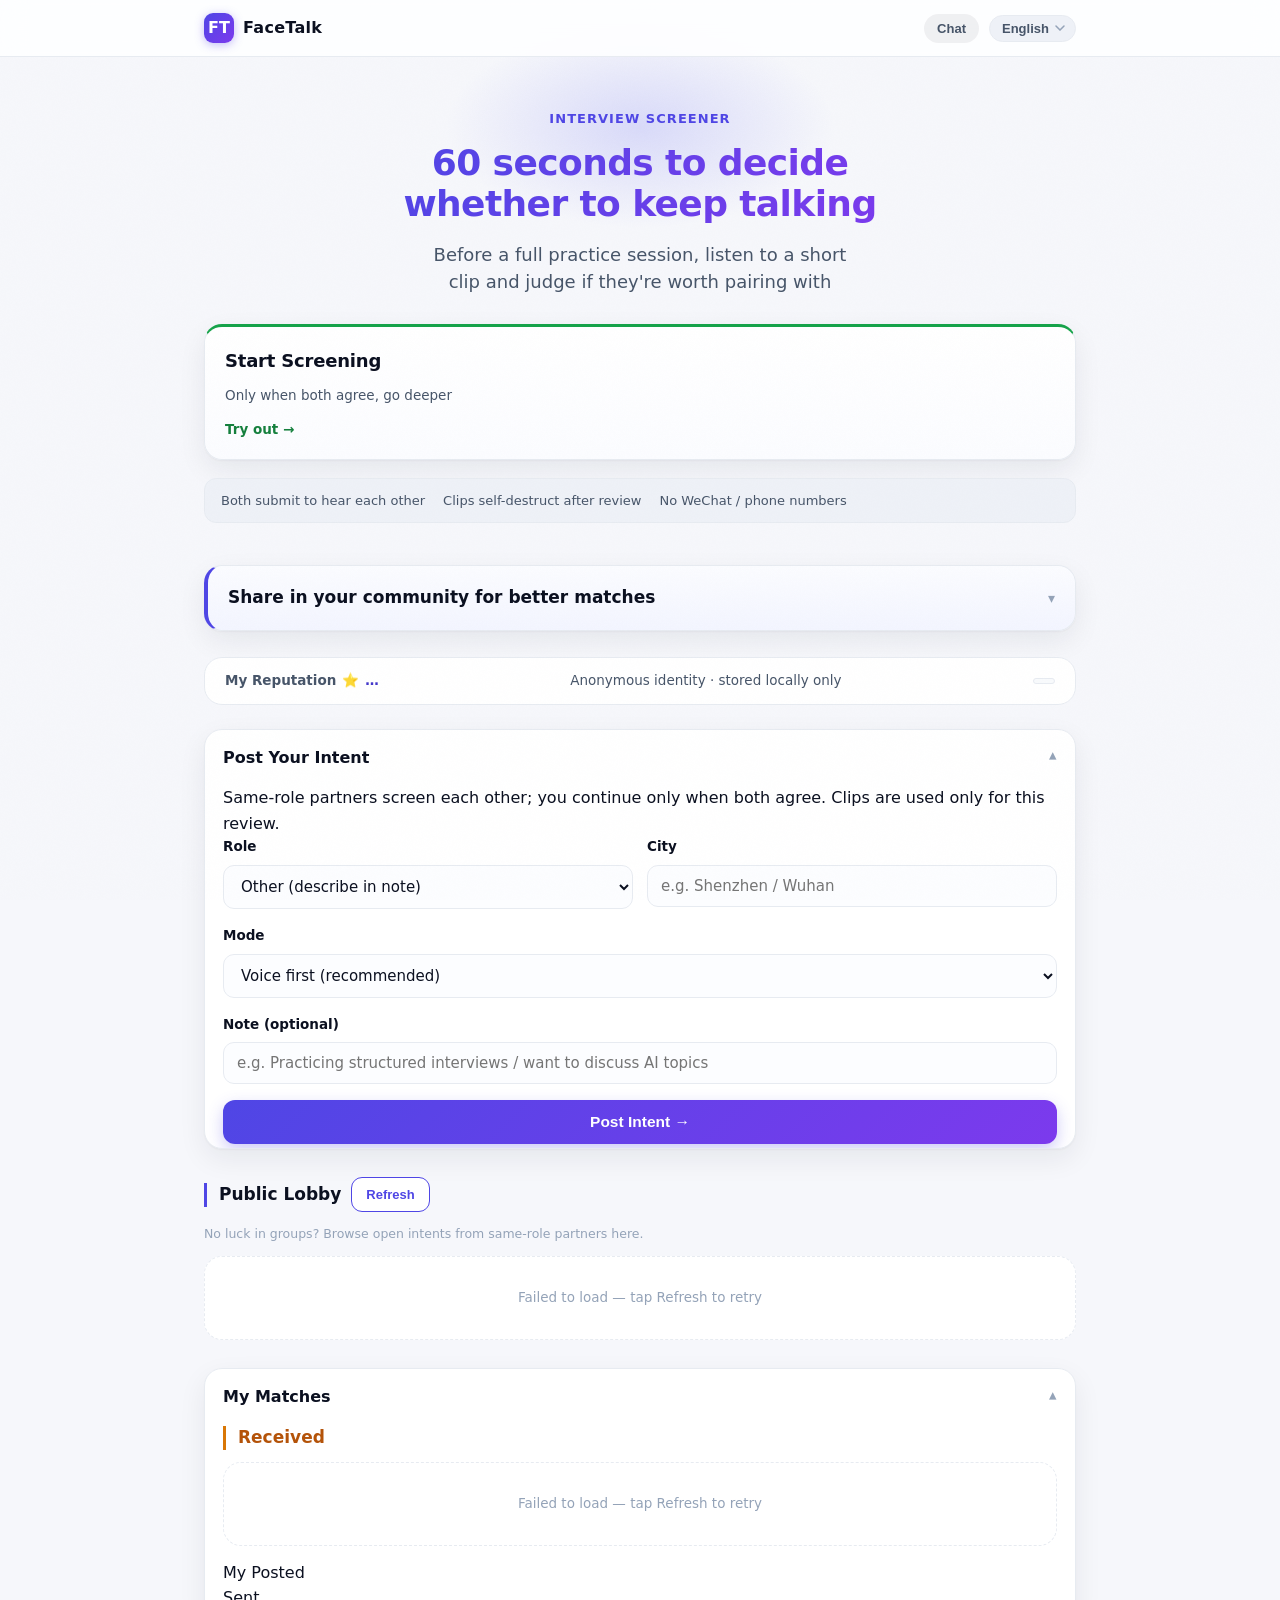
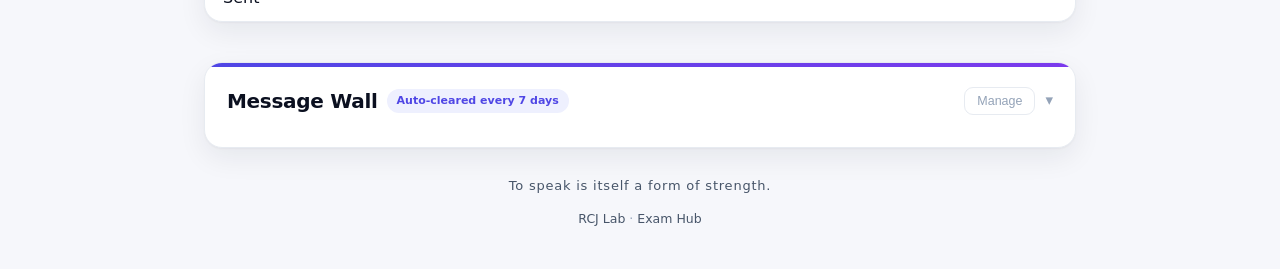
==== commit f23256a2: "fix(facetalk): 发出申请待我点头时自动展开+红点；互发会议信息区 DOM-diff 防反复重绘、输入聚焦防覆盖；堵 javascript: 链接注入" ====
--- a/index.html
+++ b/index.html
@@ -104,51 +104,86 @@
     .mode-view[hidden] { display: none; }
     @keyframes ftViewIn { from { opacity: 0; transform: translateY(8px); } to { opacity: 1; transform: translateY(0); } }
 
-    /* ── Chat 情绪氛围视图 ── */
+    /* ── Chat 深夜烛光视图（暖棕黑烛光感） ── */
     #talk-view {
       position: relative;
       padding-bottom: 60px;
+      background: #131110;
+      min-height: 100vh;
     }
     #talk-view::before {
-      content: ""; position: fixed; inset: 0; z-index: -1;
+      content: ""; position: fixed; inset: 0; z-index: 0; pointer-events: none;
       background:
-        radial-gradient(ellipse 80% 50% at 50% -10%, rgba(129,140,248,.15), transparent),
-        radial-gradient(ellipse 60% 40% at 80% 80%, rgba(192,132,252,.08), transparent),
-        linear-gradient(180deg, #fafaff 0%, #f5f3ff 100%);
-    }
-
-    .lt-hero { text-align: center; padding: 48px 0 20px; }
-    .lt-eyebrow { font-size: 12px; font-weight: 600; letter-spacing: .2em; color: #a78bfa; text-transform: uppercase; }
-    .lt-title { font-size: 26px; font-weight: 700; color: #1e1b4b; margin: 10px 0 8px; letter-spacing: -0.02em; }
-    .lt-sub { font-size: 14px; color: #6b7280; max-width: 380px; margin: 0 auto; line-height: 1.7; }
+        radial-gradient(ellipse 60% 40% at 50% 0%, rgba(139,92,246,.08), transparent),
+        radial-gradient(ellipse 50% 30% at 50% 100%, rgba(192,132,252,.05), transparent);
+    }
+    #talk-view > * { position: relative; z-index: 1; }
+
+    .lt-hero { text-align: center; padding: 56px 0 24px; }
+    .lt-eyebrow { font-size: 11px; font-weight: 500; letter-spacing: .25em; color: #b08968; text-transform: uppercase; }
+    .lt-title { font-size: 24px; font-weight: 600; color: #F3EDE5; margin: 12px 0 10px; letter-spacing: -0.01em; }
+    .lt-sub { font-size: 13px; color: #a89f93; max-width: 340px; margin: 0 auto; line-height: 1.7; }
 
     .lt-drum {
-      max-width: 400px; margin: 32px auto; padding: 40px 28px;
-      background: linear-gradient(165deg, #1e1b4b 0%, #312e81 50%, #4c1d95 100%);
-      border-radius: 28px; color: #fff; text-align: center;
+      max-width: 380px; margin: 36px auto; padding: 44px 32px;
+      background: linear-gradient(165deg, #1f1a17 0%, #2d1f3d 50%, #3b2548 100%);
+      border-radius: 24px; color: #F3EDE5; text-align: center;
       position: relative; overflow: hidden;
       animation: ltBreathe 4s ease-in-out infinite;
     }
     @keyframes ltBreathe {
-      0%, 100% { box-shadow: 0 20px 60px rgba(76,29,149,.3), 0 0 0 0 rgba(167,139,250,.2); }
-      50% { box-shadow: 0 24px 70px rgba(76,29,149,.4), 0 0 0 12px rgba(167,139,250,.05); }
+      0%, 100% { box-shadow: 0 16px 48px rgba(59,31,94,.4), 0 0 0 0 rgba(167,139,250,.15); }
+      50% { box-shadow: 0 20px 56px rgba(59,31,94,.5), 0 0 0 10px rgba(167,139,250,.04); }
     }
     .lt-drum::before {
       content: ""; position: absolute; inset: 0;
       background:
-        radial-gradient(circle at 25% 15%, rgba(196,181,253,.3), transparent 50%),
-        radial-gradient(circle at 75% 85%, rgba(167,139,250,.15), transparent 50%);
+        radial-gradient(circle at 30% 20%, rgba(196,181,253,.18), transparent 55%),
+        radial-gradient(circle at 70% 90%, rgba(167,139,250,.1), transparent 55%);
       pointer-events: none;
     }
-    .lt-topic-label { font-size: 11px; letter-spacing: .2em; color: #a5b4fc; text-transform: uppercase; font-weight: 500; }
+    .lt-topic-label { font-size: 10px; letter-spacing: .25em; color: #8b7ec8; text-transform: uppercase; font-weight: 500; }
     .lt-topic {
-      font-size: 20px; font-weight: 600; line-height: 1.6;
-      margin: 18px 0 28px; min-height: 64px;
+      font-size: 19px; font-weight: 500; line-height: 1.65;
+      margin: 20px 0 32px; min-height: 60px;
       display: flex; align-items: center; justify-content: center;
-      text-shadow: 0 2px 12px rgba(167,139,250,.3);
+      color: #E8E4DF;
+      text-shadow: 0 0 24px rgba(167,139,250,.25);
       transition: opacity .15s, transform .15s;
     }
-    .lt-topic.rolling { opacity: .5; transform: scale(.98); }
+    .lt-topic.rolling { opacity: .4; transform: scale(.98); }
+
+    .lt-spin {
+      background: rgba(232,228,223,.1) !important; color: #E8E4DF !important;
+      border: 1px solid rgba(167,139,250,.3) !important;
+    }
+    .lt-spin:hover { background: rgba(167,139,250,.15); box-shadow: 0 8px 24px rgba(167,139,250,.15); }
+    .lt-go {
+      background: linear-gradient(135deg, #7c3aed, #a855f7);
+      color: #fff;
+    }
+    .lt-go:hover { box-shadow: 0 8px 28px rgba(168,85,247,.35); }
+
+    .lt-trending { max-width: 380px; margin: 0 auto 40px; }
+    .lt-trending h3 { font-size: 11px; font-weight: 500; color: #6b6580; margin-bottom: 14px; letter-spacing: .1em; text-transform: uppercase; }
+    .lt-chip {
+      background: rgba(139,126,200,.1) !important;
+      border: 1px solid rgba(139,126,200,.2) !important;
+      color: #c4b9a8 !important;
+    }
+    .lt-chip:hover { background: rgba(167,139,250,.12); border-color: rgba(167,139,250,.3); color: #E8E4DF; }
+
+    /* Chat 模式下整个页面都变暗 */
+    body:has(#talk-view:not([hidden])) {
+      background: #131110;
+    }
+    body:has(#talk-view:not([hidden])) .topbar {
+      background: #131110; border-bottom-color: rgba(243,237,229,.08);
+    }
+    body:has(#talk-view:not([hidden])) .brand-text,
+    body:has(#talk-view:not([hidden])) .mode-switch {
+      color: #E8E4DF;
+    }
     .lt-spin {
       display: inline-flex; align-items: center; gap: 8px;
       padding: 12px 28px; border-radius: 999px;
@@ -169,35 +204,22 @@
     }
     .lt-go:hover { transform: translateY(-2px); box-shadow: 0 8px 24px rgba(129,140,248,.4); }
 
-    .lt-trending { max-width: 420px; margin: 0 auto 40px; }
-    .lt-trending h3 { font-size: 13px; font-weight: 700; color: var(--ink-3); margin-bottom: 12px; letter-spacing: .05em; }
     .lt-chips { display: flex; flex-wrap: wrap; gap: 8px; justify-content: center; }
-    .lt-chip {
-      padding: 8px 14px; border-radius: 999px;
-      background: var(--bg-soft, #f1f5f9); border: 1px solid var(--line, #e2e8f0);
-      font-size: 13px; color: var(--ink-2); cursor: pointer;
-      transition: all .15s;
-    }
-    .lt-chip:hover { background: #eef2ff; border-color: #4f46e5; color: #4f46e5; }
-
-    /* ── Late Talk 移动端适配 ── */
+
+    /* ── 移动端适配 ── */
     @media (max-width: 640px) {
-      .mode-switch { padding: 5px 10px; font-size: 12px; gap: 4px; }
-      .mode-switch .ms-emoji { font-size: 13px; }
-      .bar-lang { display: none; }
-
-      .lt-hero { padding: 24px 0 16px; }
+      .lt-hero { padding: 32px 0 16px; }
       .lt-title { font-size: 22px; }
       .lt-sub { font-size: 13px; padding: 0 16px; }
 
-      .lt-drum { margin: 20px 12px; padding: 24px 18px; border-radius: 18px; }
-      .lt-topic { font-size: 17px; min-height: 50px; margin: 12px 0 18px; }
+      .lt-drum { margin: 20px 12px; padding: 28px 20px; border-radius: 20px; }
+      .lt-topic { font-size: 17px; min-height: 50px; margin: 16px 0 24px; }
       .lt-spin { padding: 11px 24px; font-size: 14px; width: 100%; justify-content: center; }
       .lt-go { width: 100%; padding: 13px; font-size: 15px; }
 
       .lt-trending { margin: 0 12px 32px; }
-      .lt-chips { gap: 6px; }
-      .lt-chip { padding: 7px 12px; font-size: 12px; }
+      .lt-chips { gap: 8px; }
+      .lt-chip { padding: 8px 14px; font-size: 13px; }
     }
   </style>
 </head>
@@ -348,8 +370,8 @@
         <p class="list-empty" id="mine-empty" hidden data-i18n="mineEmpty">还没有。发布意图后，这里会显示申请情况。</p>
       </details>
 
-      <details class="sub-collapse" data-zone="out">
-        <summary class="sub-sum" data-i18n="outTitle">我发出的申请</summary>
+      <details class="sub-collapse" id="out-status" data-zone="out">
+        <summary class="sub-sum" data-i18n="outTitle">我发出的申请<span class="b-dot" id="outDot" hidden></span></summary>
         <div id="out-list" class="list"></div>
         <p class="list-empty" id="out-empty" data-i18n="browseLoading">加载中…</p>
       </details>
@@ -390,24 +412,24 @@
     <div id="talk-view" class="mode-view" hidden>
       <section class="lt-hero">
         <p class="lt-eyebrow">Chat Mode</p>
-        <h1 class="lt-title">随机话题，语音匹配</h1>
-        <p class="lt-sub">转盘抽一个话题，遇到同样在聊这个的人，60 秒语音聊透它。</p>
+        <h1 class="lt-title" data-i18n="ltTitle">随机话题，语音匹配</h1>
+        <p class="lt-sub" data-i18n="ltSub">转盘抽一个话题，遇到同样在聊这个的人，60 秒语音聊透它。</p>
       </section>
 
       <div class="lt-drum">
-        <p class="lt-topic-label">Your Topic</p>
-        <p class="lt-topic" id="lt-topic">点下面按钮，抽一个深夜话题</p>
-        <button class="lt-spin" id="lt-spin" type="button">🎲 抽个话题</button>
-        <button class="lt-go" id="lt-go" type="button" hidden>开始匹配 →</button>
+        <p class="lt-topic-label" data-i18n="ltTopicLabel">Your Topic</p>
+        <p class="lt-topic" id="lt-topic" data-i18n="ltTopicPlaceholder">点下面按钮，抽一个深夜话题</p>
+        <button class="lt-spin" id="lt-spin" type="button" data-i18n="ltSpinBtn">🎲 抽个话题</button>
+        <button class="lt-go" id="lt-go" type="button" hidden data-i18n="ltGoBtn">开始匹配 →</button>
       </div>
 
       <div class="lt-trending">
-        <h3>🔥 热门话题</h3>
+        <h3 data-i18n="ltTrendingLabel">Trending Topics</h3>
         <div class="lt-chips" id="lt-chips">
-          <span class="lt-chip">你最后一次哭是什么时候？</span>
-          <span class="lt-chip">如果能重来，你会选另一条路吗？</span>
-          <span class="lt-chip">你最怕别人发现你的什么？</span>
-          <span class="lt-chip">今晚你最想吐槽谁？</span>
+          <span class="lt-chip" data-i18n="ltTopic1">你最后一次哭是什么时候？</span>
+          <span class="lt-chip" data-i18n="ltTopic2">如果能重来，你会选另一条路吗？</span>
+          <span class="lt-chip" data-i18n="ltTopic3">你最怕别人发现你的什么？</span>
+          <span class="lt-chip" data-i18n="ltTopic4">今晚你最想吐槽谁？</span>
         </div>
       </div>
     </div><!-- /talk-view -->
--- a/assets/style.css
+++ b/assets/style.css
@@ -351,6 +351,7 @@
 .b-ttl{font-size:16px;font-weight:800;color:var(--ink);}
 .b-dot{width:8px;height:8px;border-radius:50%;background:#ef4444;box-shadow:0 0 0 3px rgba(239,68,68,.18);flex:0 0 auto;}
 .b-caret{font-size:15px;color:var(--ink-3);transition:transform .2s ease;}
+.sub-sum{display:flex;align-items:center;gap:8px;}
 .b-collapse[open]>summary .b-caret{transform:rotate(180deg);}
 .b-inner{padding:0 18px 10px;}
 .b-inner .board{margin:14px 0;}
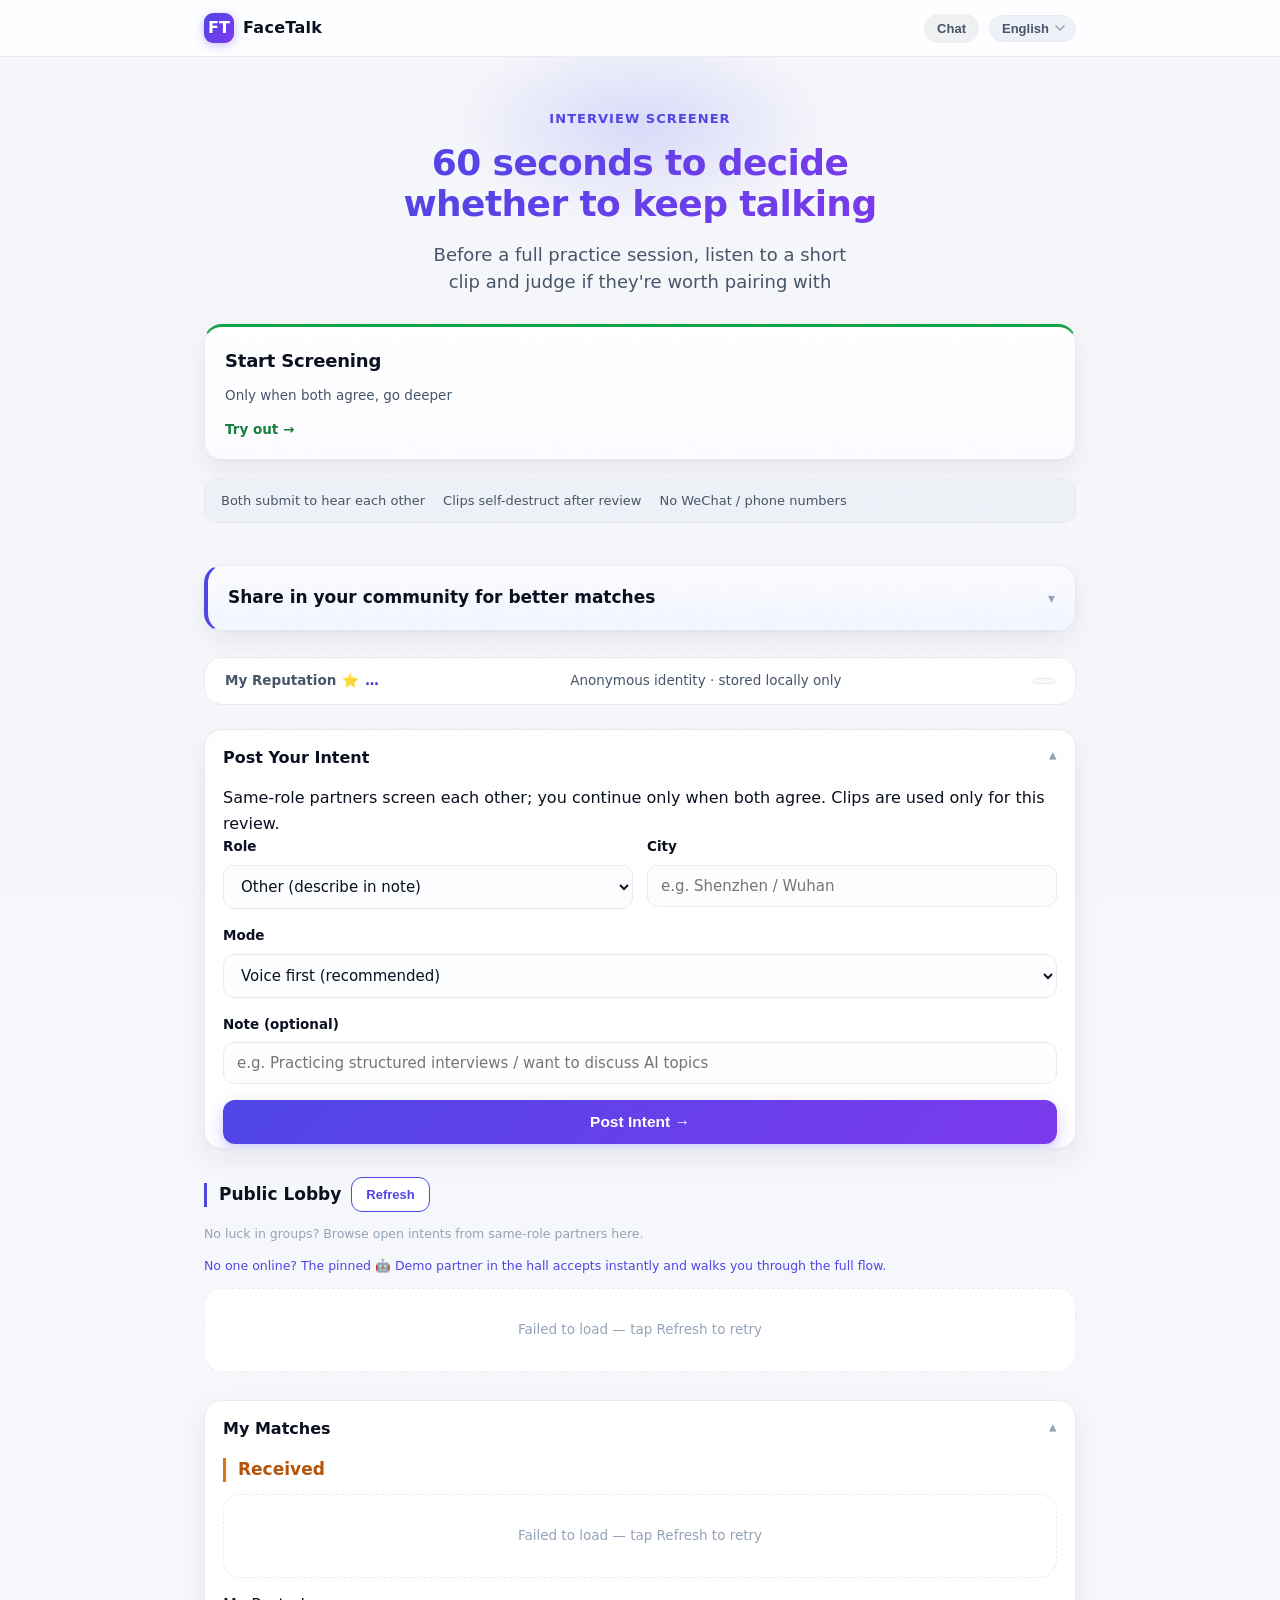
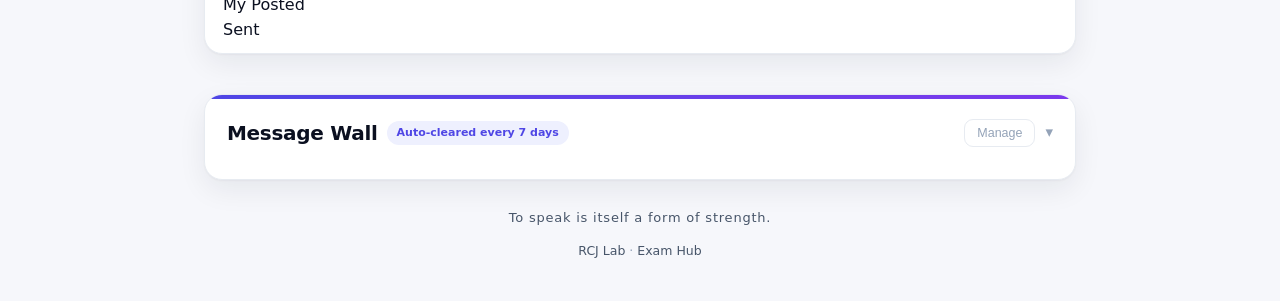
==== commit e076eba5: "feat(facetalk): Demo 搭子机器人——大厅常挂 bot 意图，申请秒同意、建房发引导留言、试音内置演示音频、自动互评结算；评委单人可体验完整闭环" ====
--- a/index.html
+++ b/index.html
@@ -340,6 +340,7 @@
         <button class="btn-mini" id="browse-refresh" data-i18n="browseRefresh">刷新</button>
       </div>
       <p class="board-note" data-i18n="browseNote">群里没找到合适的？也能在这里浏览同岗伙伴的开放意图。</p>
+      <p class="board-note" data-i18n="demoHint" style="color:#4f46e5">没人在线也能玩：大厅置顶的 🤖 Demo 搭子会秒同意，陪你走完整流程。</p>
       <div id="browse-list" class="list"></div>
       <p class="list-empty" id="browse-empty" data-i18n="browseLoading">加载中…</p>
       <p class="list-empty" id="browse-empty-own" hidden style="margin-top:8px" data-i18n="browseOwnHint">你已发布意图，这里只看别人的。刷新可见新上线的搭子。</p>
